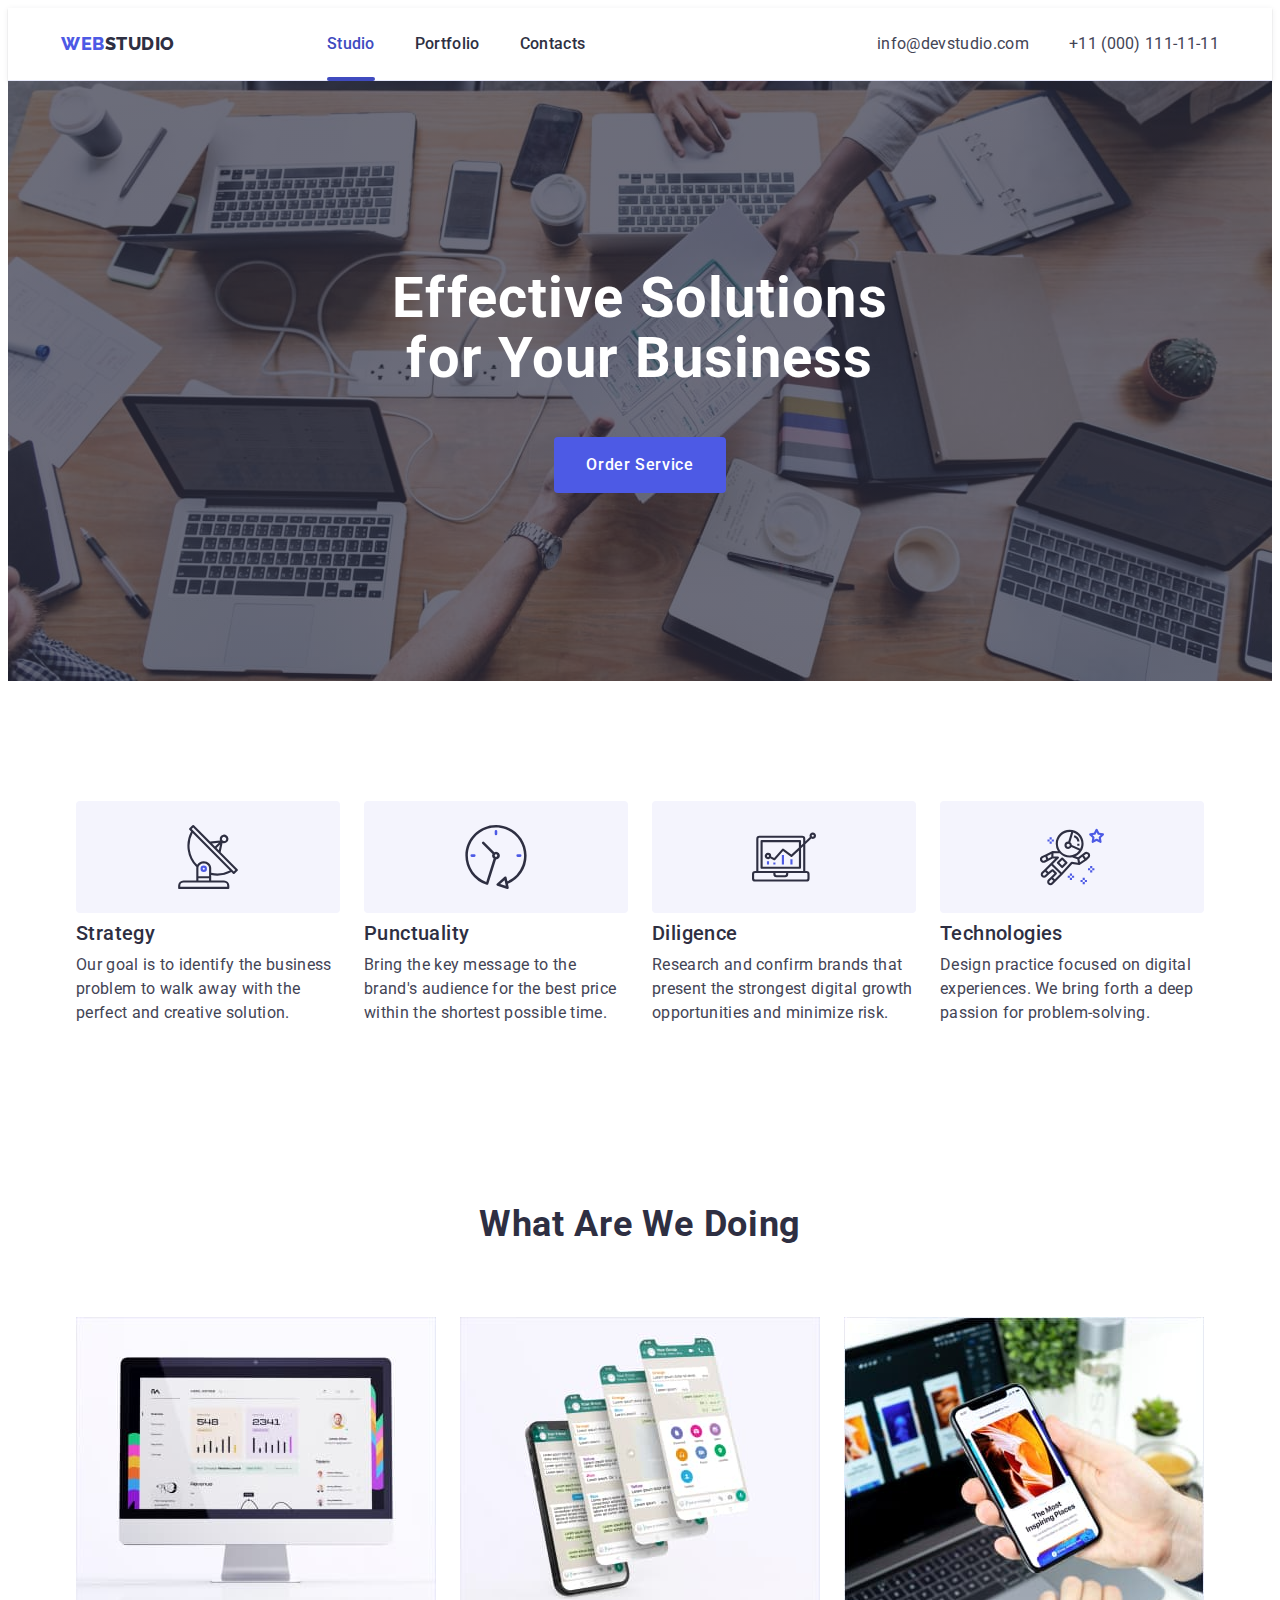
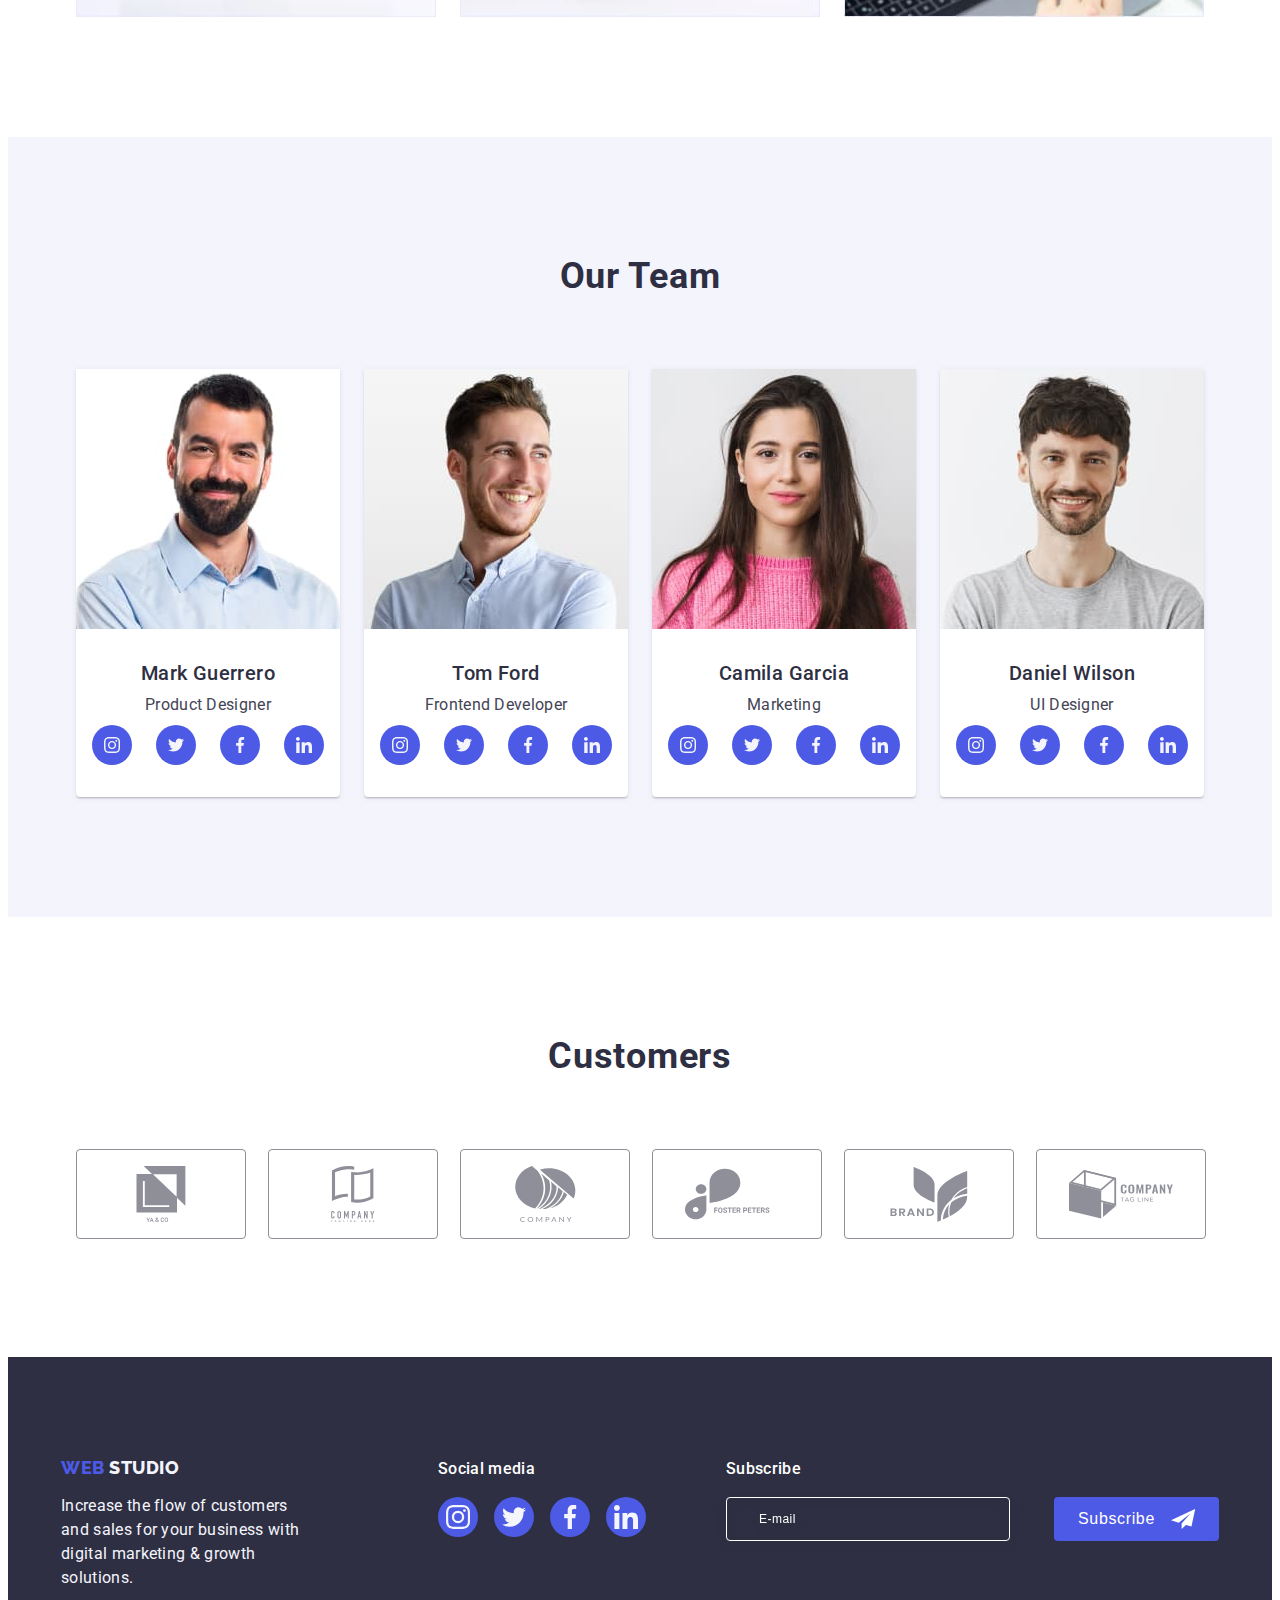
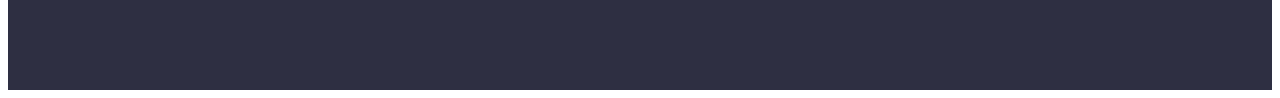
==== index.html @ dbc4062a "vers. start" ====
<!DOCTYPE html>
<html lang="en">
  <head>
    <meta charset="UTF-8" />
    <meta http-equiv="X-UA-Compatible" content="IE=edge" />
    <meta name="viewport" content="width=device-width, initial-scale=1.0" />
    <title>Web Studio</title>
    <link
      rel="stylesheet"
      href="https://cdnjs.cloudflare.com/ajax/libs/modern-normalize/2.0.0/modern-normalize.min.css"
      integrity="sha512-4xo8blKMVCiXpTaLzQSLSw3KFOVPWhm/TRtuPVc4WG6kUgjH6J03IBuG7JZPkcWMxJ5huwaBpOpnwYElP/m6wg=="
      crossorigin="anonymous"
      referrerpolicy="no-referrer"
    />
    <link rel="stylesheet" href="./css/styles.css" />
    <link rel="preconnect" href="https://fonts.googleapis.com" />
    <link rel="preconnect" href="https://fonts.gstatic.com" crossorigin />
    <link
      href="https://fonts.googleapis.com/css2?family=Raleway:wght@800&family=Roboto:wght@400;500;700;900&display=swap"
      rel="stylesheet"
    />
  </head>
  <body>
    <header class="header">
      <div class="container header-container">
        <!-- Logo -->
        <nav class="navigation">
            
          <a href="./index.html" class="logo-header link"
            >Web
            <span class="logo-header-studio">Studio</span>
          </a>
          <ul class="list menu-nav">
            <li><a href="./index.html" class="header-link link underline-studio header-link-studio">Studio</a></li>
            <li>
              <a href="./portfolio.html" class="header-link link">Portfolio</a>
            </li>
            <li><a href="" class="header-link link">Contacts</a></li>
          </ul>
        </nav>
        <address class="header-address">
          <ul class="list contacts-header">
            <li>
              <a href="mailto:info@devstudio.com" class="header-address-link link"
                >info@devstudio.com</a>
            </li>
            <li>
              <a href="tel:+110001111111" class="header-address-link link">+11 (000) 111-11-11</a>
            </li>
          </ul>
        </address>
      </div>
    </header>
    <main>

      <!------------------------------------------------ Section 1 ------------------------------------------------>
      <section class="hero">
        <div class="container hero-container">
          <h1 class="title-hero">Effective Solutions for Your Business</h1>
          <!-- Button -->
          <button type="button" class="hero-button" data-modal-open>Order Service</button>
        </div>
      </section>

      <!------------------------------------------------ Section 2 ------------------------------------------------>
      <section class="about">
        <div class="container">
          <h2 class="about-title visually-hidden" >Section 2</h2>
          <ul class="list about-list">
            <li class="about-item">
              <div class="icon-main-about">
                
                  <svg class="icon-about" width="64" height="64">
                    <use href="./images/icons.svg#icon-antenna"></use>
                  </svg>
                
              </div>
              <h3 class="about-top-text">Strategy</h3>
              <p class="about-text">
                Our goal is to identify the business problem to walk away with
                the perfect and creative solution.
              </p>
            </li>
            <li class="about-item">
              <div class="icon-main-about">
                
                  <svg class="icon-about" width="64" height="64">
                    <use href="./images/icons.svg#icon-clock"></use>
                  </svg>
                
              </div>
              <h3 class="about-top-text">Punctuality</h3>
              <p class="about-text">
                Bring the key message to the brand's audience for the best price
                within the shortest possible time.
              </p>
            </li>
            <li class="about-item">
              <div class="icon-main-about">
                
                  <svg class="icon-about" width="64" height="64">
                    <use href="./images/icons.svg#icon-diagram"></use>
                  </svg>
                
              </div><h3 class="about-top-text">Diligence</h3>
              <p class="about-text">
                Research and confirm brands that present the strongest digital
                growth opportunities and minimize risk.
              </p>
            </li>
            <li class="about-item">
              <div class="icon-main-about">
                
                  <svg class="icon-about" width="64" height="64">
                    <use href="./images/icons.svg#icon-astronaut"></use>
                  </svg>
                
              </div>
              <h3 class="about-top-text">Technologies</h3>
              <p class="about-text">
                Design practice focused on digital experiences. We bring forth a
                deep passion for problem-solving.
              </p>
            </li>
          </ul>
        </div>
      </section>

      <!------------------------------------------------ Section 3 ------------------------------------------------>
      <section class="what-we-do">
        <div class="container">
          <h2 class="what-title">What are we doing</h2>
          <ul class="list what-list">
            <li class="item-what">
              <img
                src="./images/img1.jpg"
                alt="Computer"
                width="360"
                height="300"
              />
            </li>
            <li class="item-what">
              <img
                src="./images/img2.jpg"
                alt="Social network"
                width="360"
                height="300"
              />
            </li>
            <li class="item-what">
              <img
                src="./images/img3.jpg"
                alt="Mobile phone"
                width="360"
                height="300"
              />
            </li>
          </ul>
        </div>
      </section>

      <!------------------------------------------------ Section 4 ------------------------------------------------>
      <section class="our-team">
        <div class="container our-team-container">
          <h2 class="title-our-team">Our Team</h2>
          <ul class="list list-our-team">
            <li class="card-our-team">
              <img
                src="./images/img-mark.jpg"
                alt="Mark Guerrero"
                width="264"
                height="260"
                class="img-our-team"/>
            <div class="name-prof"><h3 class="item-name">Mark Guerrero</h3>
              <p class="item-profession">Product Designer</p>
              <ul class="soc-list list">
                <li class="soc-item">
                  <a href="" target="_blank" rel="no-referrer noopener" class="soc-item-link link">
                  <svg class="icon-social" width="16" height="16"><use href="./images/icons.svg#icon-instagram"></use></svg>
                </a>
              </li>
                <li class="soc-item">
                  <a href="" target="_blank" rel="no-referrer noopener" class="soc-item-link link">
                  <svg class="icon-social" width="16" height="16"><use href="./images/icons.svg#icon-twitter"></use></svg>
                </a>
              </li>
                <li class="soc-item">
                  <a href="" target="_blank" rel="no-referrer noopener" class="soc-item-link link">
                  <svg class="icon-social" width="16" height="16"><use href="./images/icons.svg#icon-facebook"></use></svg>
                </a>
              </li>
                <li class="soc-item">
                  <a href="" target="_blank" rel="no-referrer noopener" class="soc-item-link link">
                    <svg class="icon-social" width="16" height="16"><use href="./images/icons.svg#icon-linkedin"></use></svg>
                </a>
              </li>
              </ul>
            </div>
            </li>
            <li class="card-our-team">
              <img
                src="./images/img-tom.jpg"
                alt="Tom Ford"
                width="264"
                height="260"
                class="img-our-team"/>
                <div class="name-prof">
              <h3 class="item-name">Tom Ford</h3>
              <p class="item-profession">Frontend Developer</p>
              <ul class="soc-list list">
                <li class="soc-item">
                  <a href="" target="_blank" rel="no-referrer noopener" class="soc-item-link link">
                  <svg class="icon-social" width="16" height="16"><use href="./images/icons.svg#icon-instagram"></use></svg>
                </a>
              </li>
                <li class="soc-item">
                  <a href="" target="_blank" rel="no-referrer noopener" class="soc-item-link link">
                  <svg class="icon-social" width="16" height="16"><use href="./images/icons.svg#icon-twitter"></use></svg>
                </a>
              </li>
                <li class="soc-item">
                  <a href="" target="_blank" rel="no-referrer noopener" class="soc-item-link link">
                  <svg class="icon-social" width="16" height="16"><use href="./images/icons.svg#icon-facebook"></use></svg>
                </a>
              </li>
                <li class="soc-item">
                  <a href="" target="_blank" rel="no-referrer noopener" class="soc-item-link link">
                    <svg class="icon-social" width="16" height="16"><use href="./images/icons.svg#icon-linkedin"></use></svg>
                </a>
              </li>
              </ul>
              </div>
            </li>
            <li class="card-our-team">
              <img
                src="./images/img-camila.jpg"
                alt="Camila Garcia"
                width="264"
                height="260"
                class="img-our-team"/>
                <div class="name-prof">
              <h3 class="item-name">Camila Garcia</h3>
              <p class="item-profession">Marketing</p>
              <ul class="soc-list list">
                <li class="soc-item">
                  <a href="" target="_blank" rel="no-referrer noopener" class="soc-item-link link">
                  <svg class="icon-social" width="16" height="16"><use href="./images/icons.svg#icon-instagram"></use></svg>
                </a>
              </li>
                <li class="soc-item">
                  <a href="" target="_blank" rel="no-referrer noopener" class="soc-item-link link">
                  <svg class="icon-social" width="16" height="16"><use href="./images/icons.svg#icon-twitter"></use></svg>
                </a>
              </li>
                <li class="soc-item">
                  <a href="" target="_blank" rel="no-referrer noopener" class="soc-item-link link">
                  <svg class="icon-social" width="16" height="16"><use href="./images/icons.svg#icon-facebook"></use></svg>
                </a>
              </li>
                <li class="soc-item">
                  <a href="" target="_blank" rel="no-referrer noopener" class="soc-item-link link">
                    <svg class="icon-social" width="16" height="16"><use href="./images/icons.svg#icon-linkedin"></use></svg>
                </a>
              </li>
              </ul>
              </div>
          
            </li>
            <li class="card-our-team">
              <img
                src="./images/img-daniel.jpg"
                alt="Daniel Wilson"
                width="264"
                height="260"
                class="img-our-team"/>
                <div class="name-prof">
              <h3 class="item-name">Daniel Wilson</h3>
              <p class="item-profession">UI Designer</p>
              <ul class="soc-list list">
                <li class="soc-item">
                  <a href="" target="_blank" rel="no-referrer noopener" class="soc-item-link link">
                  <svg class="icon-social" width="16" height="16"><use href="./images/icons.svg#icon-instagram"></use></svg>
                </a>
              </li>
                <li class="soc-item">
                  <a href="" target="_blank" rel="no-referrer noopener" class="soc-item-link link">
                  <svg class="icon-social" width="16" height="16"><use href="./images/icons.svg#icon-twitter"></use></svg>
                </a>
              </li>
                <li class="soc-item">
                  <a href="" target="_blank" rel="no-referrer noopener" class="soc-item-link link">
                  <svg class="icon-social" width="16" height="16"><use href="./images/icons.svg#icon-facebook"></use></svg>
                </a>
              </li>
                <li class="soc-item">
                  <a href="" target="_blank" rel="no-referrer noopener" class="soc-item-link link">
                    <svg class="icon-social" width="16" height="16"><use href="./images/icons.svg#icon-linkedin"></use></svg>
                </a>
              </li>
              </ul>
              </div>
              
            </li>
          </ul>
        </div>
      </section>

<!----------------------------------------- Section 5 ---------------------------------------->

<section class="customers">
<div class="container">
<h2 class="customers-title">Customers</h2>
<ul class="customers-list list">
  <li class="customers-item">
    <a href="" target="_blank" rel="no-referrer noopener" class="customers-link link">
      <svg class="icon-customers" width="104" height="56">
        <use href="./images/icons.svg#icon-cust-logo-1"></use>
      </svg>
    </a>
  </li>
  <li class="customers-item">
    <a href="" target="_blank" rel="no-referrer noopener" class="customers-link link">
      <svg class="icon-customers" width="104" height="56">
        <use href="./images/icons.svg#icon-cust-logo-2"></use>
      </svg>
    </a>
  </li>
  <li class="customers-item">
    <a href="" target="_blank" rel="no-referrer noopener" class="customers-link link">
      <svg class="icon-customers" width="104" height="56">
        <use href="./images/icons.svg#icon-cust-logo-3"></use>
      </svg>
    </a>
  </li>
  <li class="customers-item">
    <a href="" target="_blank" rel="no-referrer noopener" class="customers-link link">
      <svg class="icon-customers" width="104" height="56">
        <use href="./images/icons.svg#icon-cust-logo-4"></use>
      </svg>
    </a>
  </li>
  <li class="customers-item">
    <a href="" target="_blank" rel="no-referrer noopener" class="customers-link link">
      <svg class="icon-customers" width="104" height="56">
        <use href="./images/icons.svg#icon-cust-logo-5"></use>
      </svg>
    </a>
  </li>
  <li class="customers-item">
    <a href="" target="_blank" rel="no-referrer noopener" class="customers-link link">
      <svg class="icon-customers" width="104" height="56">
        <use href="./images/icons.svg#icon-cust-logo-6"></use>
      </svg>
    </a>
  </li>
</ul>
</div>
</section>



    </main>
    <footer class="footer">
      <!-- ------------------------------------ FLEX ----------------------------------------- -->
      
    <div class="container footer-container">
        
      <!-- <div class="footer-container"> -->
        <div class="logo-text-footer">

      <!---- Logo ----->

      <a href="./index.html" class="logo-footer link">
        Web <span class="logo-footer-studio">Studio</span>
      </a>

      <p class="text-footer">
        Increase the flow of customers and sales for your business with
        digital marketing & growth solutions.
      </p>
    </div>
    <div class="social-container-footer">
      <p class="soc-footer-title">Social media</p>
      <ul class="soc-list-footer list">
        <li class="soc-item-footer">
          <a href="" target="_blank" rel="no-referrer noopener" class="soc-link-footer link">
            <svg class="icon-footer" width="24" height="24">
              <use href="./images/icons.svg#icon-instagram"></use>
            </svg>
          </a>
        </li>
        <li class="soc-item-footer">
          <a href="" target="_blank" rel="no-referrer noopener" class="soc-link-footer link">
            <svg class="icon-footer" width="24" height="24">
              <use href="./images/icons.svg#icon-twitter"></use>
            </svg>
          </a>
        </li>
        <li class="soc-item-footer">
          <a href="" target="_blank" rel="no-referrer noopener" class="soc-link-footer link">
            <svg class="icon-footer" width="24" height="24">
              <use href="./images/icons.svg#icon-facebook"></use>
            </svg>
          </a>
        </li>
        <li class="soc-item-footer">
          <a href="" target="_blank" rel="no-referrer noopener" class="soc-link-footer link">
            <svg class="icon-footer" width="24" height="24">
              <use href="./images/icons.svg#icon-linkedin"></use>
            </svg>
          </a>
        </li>
      </ul>
    </div>
    <div class="container-subcribe"><p class="footer-subscribe-text" >Subscribe</p>
      <form class="form-sub-footer">
        <label for="footer-input" class="footer-label">
        <input type="email" id="footer-input" name="footer-input" class="footer-input" placeholder="E-mail">
      
      </label>

      <button type="submit" class="btn-sub-footer">
        
          Subscribe
        <svg class="icon-sub-footer" width="24" height="24">
          <use href="./images/icons.svg#icon-send"></use>
        </svg>
        
      </button>
    </form>
    </div>
    <!-- ------------------------------- FLEX END  ------------------------------------- -->
  </div>
    </footer>
    <div class="backdrop is-hidden" data-modal>
      <div class="modal">
        <button type="button" class="modal-close" data-modal-close>
          <svg class="modal-close-icon" width="8" height="8">
            <use href="./images/icons.svg#icon-close-black"></use>
          </svg>
        </button>
        <p class="modal-title">Leave your contacts and we will call you back</p>
        <form class="modal-form">
          <div class="label-field">
            <label class="input-label" for="user-name"><span>Name</span></label>
            <div class="input-wrap">
              <input type="text"
              id="user-name"
            name="user-name"
            class="modal-input">
            <svg class="modal-icon" width="18" height="24">
              <use href="./images/icons.svg#icon-person"></use>
            </svg>
          </div>
        </div>

        <div class="label-field">
          <label class="input-label" for="user-tel">
          <span>Phone</span></label>
          <div class="input-wrap">
            <input type="tel"
            id="user-tel"
          name="user-tel"
          class="modal-input">
            <svg class="modal-icon" width="18" height="24">
              <use href="./images/icons.svg#icon-phone"></use>
            </svg></div>
        </div>

        <div class="label-field">
          <label class="input-label" for="user-email">
          <span>Email</span></label>
          <div class="input-wrap">
            <input type="email"
            id="user-email"
          name="user-email"
          class="modal-input">
            <svg class="modal-icon" width="18" height="24">
              <use href="./images/icons.svg#icon-mail"></use>
            </svg></div>
          
        </div>
        <div class="label-field-area">
          <label class="input-label" for="user-comment"><span>Comment</span></label>
            
          <textarea name="user-comment" 
          id="user-comment" 
           
          class="modal-textarea"
          placeholder="Text input"></textarea>
            
        </div>
        <div class="checkbox-margin">
          
            <input type="checkbox" 
            name="user-privacy"
            class="modal-policy visually-hidden"
            id="user-privacy"
            value="true">
            <label class="check-policy" for="user-privacy">
          <span class="check-border">
            <svg class="icon-check" width="10" height="8">
              <use href="./images/icons.svg#icon-check"></use>
            </svg>
          </span>I accept the terms and conditions of the  <a href="" class="link-privacy"> Privacy Policy</a>
        </label>
        </div>
  <!-- <div class="btn-modal"> -->
        <button type="submit" class="submit-modal-btn">Send 
          </button>
      <!-- </div>       -->



        </form>
      </div>
    </div>
    <script src="./js/modal.js"></script>
  </body>
</html>
---- css/styles.css ----
body {
    font-family: "Roboto", sans-serif;
    color: var(--slate-color);
    background-color: var(--white-color);
}

.link {text-decoration: none;}

.list {list-style: none;}

:root {
    --white-color: #FFFFFF;;
    --slate-color: #434455;
    --lite-slate: #8E8F99;
    --cloud-color: #F4F4FD;
    --iris-color: #4D5AE5; 
    --navy-blue-color: #2E2F42; 
    --back-color-main: #E5E5E5; 
    --ocean-color: #404BBF; 
    --green-color: #31D0AA;
}

.visually-hidden {
    position: absolute;
    width: 1px;
    height: 1px;
    margin: -1px;
    border: 0;
    padding: 0;
    white-space: nowrap;
    clip-path: inset(100%);
    clip: rect(0 0 0 0);
    overflow: hidden;
  }

  p,
  h1,
  h2,
  h3,
  h4,
  h5,
  h6  {
    margin: 0;
  }

  ul,
  ol {
    margin: 0;
    padding: 0;
  }

  img {display: block;

  }

  .container {
            width: 1158px;
            padding: 0 15px;
            margin: 0 auto;
  }


/* --------------------------- HEADER --------------------------- */

.header {
background-color: var(--white-color);
border-bottom: 1px solid #e7e9fc;
box-shadow: 0px 2px 1px rgba(46, 47, 66, 0.08), 0px 1px 1px rgba(46, 47, 66, 0.16), 0px 1px 6px rgba(46, 47, 66, 0.08);

}

.header-container {
                display: flex;
                align-items: center;
                /* border-bottom: 1px solid #E7E9FC; */
                /* padding-bottom: 25.5px; */
                padding: 0 15px 0 15px
}

.menu-nav {
    display: flex;
    align-items: center;
    gap: 40px;
    /* padding: 24px 0; */
}

.header-link {
    color: var(--navy-blue-color);

}

.underline-studio {
    position: relative;
    color: #404bbf; 
}

.underline-studio::after {
    position: absolute;
    left: 0;
    bottom: -1px;
    content: '';
    width: 100%;
    height: 4px;
    background-color: #404bbf;
    display: block;
    /* margin-top: 20px; */
    border-radius: 2px;

}

.underline-portfolio {
    position: relative;
    color: #404bbf; 
}

.underline-portfolio::after {
    position: absolute;
    left: 0;
    bottom: -1px;
    content: '';
    width: 100%;
    height: 4px;
    background-color: #404bbf;
    display: block;
    /* margin-top: 20px; */
    border-radius: 2px;
}

.navigation {
    display: flex;
    align-items: center;
}

/* .logo-padding {
    padding-left: 156px;
} */

.logo-header { font-family: "Raleway", sans-serif;
    font-weight: 800;
    font-size: 18px;
    line-height: 1.17;
    display: flex;
    margin-right: 76px ;
    align-items: center;
    letter-spacing: 0.03em;
    text-transform: uppercase;
    color: var(--iris-color)
    
}


.logo-header-web:active {text-decoration: underline;

}

.logo-header-studio {color: var(--navy-blue-color);
                margin-right: 76px;
}


.logo-header:active {text-decoration: underline;}

.header-link {
    display: block;
    font-weight: 500;
    font-size: 16px;
    line-height: 1.5;
    letter-spacing: 0.02em;
    color:  var(--navy-blue-color);
    padding: 24px 0;
    transition-property: color;
    transition-duration: 250ms;
    transition-timing-function: cubic-bezier(0.4, 0, 0.2, 1);
}

.header-link-studio {
    color: var(--ocean-color);

}

.header-link-portfolio {
    color: var(--ocean-color);
}



.header-link:focus { color: var(--ocean-color);

   
}

.header-link:hover {color: var(--ocean-color);
    
}

.header-address {
    font-style: normal;
    margin-left: auto;
}

.header-address-link {
    font-weight: 400;
    font-size: 16px;
    line-height: 1.5;
    letter-spacing: 0.02em;
    color: var(--slate-color);
    transition-property: color;
    transition-duration: 250ms;
    transition-timing-function: cubic-bezier(0.4, 0, 0.2, 1);
}   

.contacts-header {
         display: flex;
        align-items: center;
        gap: 40px;
}

.header-address-link:focus {color: var(--ocean-color);

}

.header-address-link:hover {color: var(--ocean-color);    
}



/* --------------------------- HERO --------------------------- */

.hero {
    /* background-color: var(--navy-blue-color); */
    padding-top: 188px;
    padding-bottom: 188px;
    background-image: linear-gradient(rgba(46, 47, 66, 0.7), rgba(46, 47, 66, 0.7)), url(../images/hero-bg.jpg);
    background-repeat: no-repeat;
    background-position: center;
    background-size: cover;
    /* max-width: 1158px;  */
    margin: 0 auto;
    max-width: 1440px;
}

.hero-container {
    /* padding-top: 188px;
    padding-bottom: 188px;
    background-image: linear-gradient(rgba(46, 47, 66, 0.7), rgba(46, 47, 66, 0.7)), url(../images/hero-bg.jpg);
    background-repeat: no-repeat;
    background-position: center;
    background-size: cover; */
    
}

.title-hero {
    font-weight: 700;
    font-size: 56px;
    line-height: 1.07;
    text-align: center;
    letter-spacing: 0.02em;
    color: var(--white-color);
    /* margin-bottom: 48px; */
    max-width: 496px;
    min-height: 120px;
    /* margin-left: 472px; */
    margin: 0 auto;
}

.hero-button {
    font-family: "Roboto", sans-serif;
    font-style: normal;
    font-weight: 500;
    font-size: 16px;
    line-height: 1.5;
    display: flex;
    align-items: center;
    letter-spacing: 0.04em;
    color: var(--white-color);
    background-color: var(--iris-color);
    cursor: pointer;
    padding: 16px 32px;
    margin: auto;
    gap: 10px;
    border-radius: 4px;
    margin-top: 48px;
    display: block;
    min-width: 169px;
    height: 56px;
    border: none;
    transition-property: background-color;
    transition-duration: 250ms;
    transition-timing-function: cubic-bezier(0.4, 0, 0.2, 1);
}

.hero-button:hover {background-color: var(--ocean-color);

}

.hero-button:focus {background-color: var(--ocean-color);

}

/* --------------------------- ABOUT --------------------------- */

.about { padding-top: 120px;
        padding-bottom: 120px;
}


.about-title {
    
}

.about-list {
    display: flex;
    /* align-items: center; */
    gap: 24px;
    justify-content: center;
    /* padding-left: 156px;
    padding-right: 156px; */
}

.about-item {
            /* border: 1px solid black; */
            display: flex;
            flex-direction: column;
            width: 264px;
            min-height: 72px;

}

.icon-main-about {
    display: flex;
    align-items: center;
    justify-content: center;
    width: 264px;
    height: 112px;
    margin-bottom: 8px;
    border-radius: 4px;
    background-color: #F4F4FD;
}

/* .link-about-icon {
    width: 100%;
    height: 100%;
    background-color: #F4F4FD;;
    border-radius: 4px;
    display: flex;
    align-items: center;
    justify-content: center; */
/* } */

.icon-about {

}

.about-top-text {
    font-weight: 500;
    font-size: 20px;
    line-height: 1.2;
    letter-spacing: 0.02em;
    color: var(--navy-blue-color);
    margin-bottom: 8px;
}

.about-text {
    font-weight: 400;
    font-size: 16px;
    line-height: 1.5;
    letter-spacing: 0.02em;
   }

/* --------------------------- What are we doing --------------------------- */

.what-we-do {padding-bottom: 120px;
            padding-top: 60px;
}

.what-title {
    font-weight: 700;
    font-size: 36px;
    line-height: 1.11;
    text-align: center;
    letter-spacing: 0.02em;
    text-transform: capitalize;
    color: var(--navy-blue-color);
    margin-bottom: 72px;
}

.what-list {
    display: flex;
    gap: 24px;
    justify-content: center;
}

.item-what {
    width: calc((100%-48px)/3);
}


/* --------------------------- OUR TEAM --------------------------- */

.our-team {
    background-color: var(--cloud-color); 
    padding-top: 120px;
    padding-bottom: 120px;
}

.our-team-container {
    /* background-color: var(--cloud-color);
    padding-top: 120px;
    padding-bottom: 120px; */
}

.card-our-team {
    background-color: var(--white-color);
    /* width: calc((100%-72px)/4); */
    border-radius: 0 0 4px 4px;
    /* border: 1px solid black; */
    box-shadow: 0px 1px 6px rgba(46, 47, 66, 0.08), 0px 1px 1px rgba(46, 47, 66, 0.16), 0px 2px 1px rgba(46, 47, 66, 0.08);
}

.name-prof {
    padding: 32px 16px;
    /* margin-bottom: 8px; */
}

.title-our-team {font-weight: 700;
    font-size: 36px;
    line-height: 1.11;
    text-align: center;
    letter-spacing: 0.02em;
    text-transform: capitalize;
    color: var(--navy-blue-color);
    margin-bottom: 72px;
}

.list-our-team {
    display: flex;
    gap: 24px;
    justify-content: center;
    /* width: calc((100%-72px)/4); */
}

.img-our-team {
    /* margin-bottom: 32px; */
    
}

.item-name {font-weight: 500;
    font-size: 20px;
    line-height: 1.2;
    text-align: center;
    letter-spacing: 0.02em;
    color: var(--navy-blue-color);
    margin-bottom: 8px;
}

.item-profession {
    font-size: 16px;
    line-height: 1.5;
    text-align: center;
    letter-spacing: 0.02em;
    /* padding-bottom: 32px; */
    margin-bottom: 8px;
}

.soc-list {
    display: flex;
    justify-content: center;
    gap: 24px;
}

.soc-item {
    width: 40px;
    height: 40px;

}

.soc-item-link {
    width: 100%;
    height: 100%;
    background-color: var(--iris-color);
    border-radius: 50%;
    display: flex;
    align-items: center;
    justify-content: center;
    transition-property: background-color;
    transition-duration: 250ms;
    transition-timing-function: cubic-bezier(0.4, 0, 0.2, 1);
}

.icon-social {
    /* background-color: var(--iris-color); */
    fill: var(--cloud-color);
}


.soc-item-link:hover {
    background-color: var(--ocean-color);
    
}

.soc-item-link:focus {
    background-color: var(--ocean-color);
    
}

/* --------------------------- CUSTOMERS --------------------------- */


.customers {
    padding-top: 120px;
    padding-bottom: 120px;
}

.customers-title {
font-weight: 700;
font-size: 36px;
line-height: 1.11;
text-align: center;
letter-spacing: 0.02em;
/* text-transform: capitalize; */
color: var(--navy-blue-color);
margin-bottom: 72px;
}

.customers-list {
    display: flex;
    justify-content: center;
    gap: 24px;
}

.customers-item {
    width: 168px;
    height: 88px;
   width: calc((100%-120px)/6);
   transition-property: color, border-color, fill;
    transition-duration: 250ms;
    transition-timing-function: cubic-bezier(0.4, 0, 0.2, 1);
}

.customers-link {
    width: 100%;
    height: 100%;
    border: 1px solid var(--lite-slate);
    border-radius: 4px;
    display: flex;
    align-items: center;
    justify-content: center;
    color: var(--lite-slate);
    transition-property: color, border-color, fill;
    transition-duration: 250ms;
    transition-timing-function: cubic-bezier(0.4, 0, 0.2, 1);
    transition: border-color 250ms cubic-bezier(0.4, 0, 0.2, 1), 
    color 250ms cubic-bezier(0.4, 0, 0.2, 1);
    
    
}

.icon-customers {
    fill: currentColor;
}

.customers-link:hover {
        border-color: var(--ocean-color);
        color: #404bbf;
        border-color: #404bbf;
}


.customers-link:focus {
    border-color: var(--ocean-color);
    color: #404bbf;
    border-color: #404bbf;
    
}

.customers-link:hover .icon-customers {
    fill: var(--ocean-color);
}
       




/* --------------------------- PORTFOLIO --------------------------- */

.portfolio {
  padding: 96px 0 120px 0;
} 

.portfolio-btn {
    font-family: "Roboto", sans-serif;
    cursor: pointer;
    font-weight: 500;
    font-size: 16px;
    line-height: 1.5;
    display: flex;
    align-items: center;
    text-align: center;
    letter-spacing: 0.04em;
    color: var(--iris-color);
    background-color: var(--cloud-color);
    padding: 12px 24px;
    border-radius: 4px;
    border: 1px solid #E7E9FC;
    transition:  color 250ms cubic-bezier(0.4, 0, 0.2, 1), 
    background-color 250ms cubic-bezier(0.4, 0, 0.2, 1), 
    border-color 250ms cubic-bezier(0.4, 0, 0.2, 1), 
    box-shadow 250ms cubic-bezier(0.4, 0, 0.2, 1);
    
}

.portfolio-btn:hover {color: var(--white-color);
     background-color: var(--ocean-color);
     box-shadow: 0px 3px 1px rgba(0, 0, 0, 0.1), 0px 2px 1px rgba(0, 0, 0, 0.08), 0px 2px 2px rgba(0, 0, 0, 0.12);

}

.portfolio-btn:focus {color: var(--white-color);
    background-color: var(--ocean-color);
    box-shadow: 0px 3px 1px rgba(0, 0, 0, 0.1), 0px 2px 1px rgba(0, 0, 0, 0.08), 0px 2px 2px rgba(0, 0, 0, 0.12);
}

.buttons-list {
                display: flex;
                gap: 24px;
                justify-content: center;
                margin-bottom: 72px
}

.portfolio-btn:hover {
    border: 1px solid transparent;
}

.portfolio-btn:focus {
    border: 1px solid transparent;
}

.portfolio-list {
    padding-bottom: 120px;
    display: flex;
    flex-wrap: wrap; 
    gap: 48px 24px;
    justify-content: center;
    }

.card-portfolio-list {
    width: calc((100% - 48px) / 3);
}

/* .card-portfolio-list:hover .portfolio-cover-text {
    transform: translateY(0%);

}

.card-portfolio-list:focus .portfolio-cover-text {
    transform: translateY(0%);

} */

.portfolio-link {
display: block;
transition-property: box-shadow;
    transition-duration: 250ms;
    transition-timing-function: cubic-bezier(0.4, 0, 0.2, 1);
    transform: translateY(0%);
}

.portfolio-cover-wrap {
    position: relative;
    overflow: hidden;
}

.portfolio-cover-text{
position: absolute;
top: 0;
background-color: var(--iris-color);
height: 100%;
transform: translateY(100%);
transition: transform 250ms cubic-bezier(0.4, 0, 0.2, 1); 
font-weight: 400;
font-size: 16px;
line-height: 24px;
letter-spacing: 0.02em;
color: var(--cloud-color);
padding: 40px 32px;

}

.card-portfolio-list:focus .portfolio-cover-text {
    transform: translateY(0%);
}


.card-portfolio-list:hover .portfolio-cover-text {
    transform: translateY(0%);
}

.portfolio-link:focus .portfolio-cover-text {
    transform: translateY(0%);
}

.portfolio-link:hover {
    box-shadow:0px 1px 6px rgba(46, 47, 66, 0.08), 0px 1px 1px rgba(46, 47, 66, 0.16), 0px 2px 1px rgba(46, 47, 66, 0.08);
    /* transform: translateY(0%); */
}

.portfolio-link:focus {
    box-shadow:0px 1px 6px rgba(46, 47, 66, 0.08), 0px 1px 1px rgba(46, 47, 66, 0.16), 0px 2px 1px rgba(46, 47, 66, 0.08);
    /* transform: translateY(0%); */
}

/* .portfolio-cover-wrap {
    position: relative;
    overflow: hidden;
}

.portfolio-cover-text{
position: absolute;
top: 0;
background-color: var(--iris-color);
height: 100%;
transform: translateY(100%);
transition: transform 250ms cubic-bezier(0.4, 0, 0.2, 1); 
font-weight: 400;
font-size: 16px;
line-height: 24px;
letter-spacing: 0.02em;
color: var(--cloud-color);
padding: 40px 32px;

} */


.name-filter {
    padding: 32px 16px;
    border: 1px solid #e7e9fc;
    border-top: none; 
}


.portfolio-name {
    font-weight: 500;
    font-size: 20px;
    line-height: 1.2;
    letter-spacing: 0.02em;
    color: var(--navy-blue-color);
    margin-bottom: 8px;
    
}

.portfolio-filter {
    font-size: 16px;
    line-height: 1.5;
    letter-spacing: 0.02em;
    color: var(--slate-color);
    }

/* --------------------------- FOOTER --------------------------- */
.footer {
    background-color: var(--navy-blue-color);
    padding-top: 100px;
    padding-bottom: 100px;
    }

    .footer-container {
        display: flex;
        align-items: baseline;

    }

.fotter-padding-zone {padding-left: 156px;

}

.logo-footer {
    font-family: "Raleway", sans-serif;
    /* font-style: normal; */
    font-weight: 800;
    font-size: 18px;
    line-height: 1.17;
    /* display: flex; */
    align-items: center;
    letter-spacing: 0.03em;
    text-transform: uppercase;
    color: var(--iris-color);
    margin-bottom: 16px;
    display: inline-block;
}


.logo-footer-studio {
    color: var(--cloud-color);
    /* margin-bottom: 17.5px; */
}

.text-footer {
    font-size: 16px;
    line-height: 1.5;
    letter-spacing: 0.02em;
    color: var(--cloud-color);
    /* padding-left: 156px; */
    max-width: 264px;
}

.footer-container {
    display: flex;
}

.logo-text-footer {
    margin-right: 120px;
}

.soc-footer-title {
    font-weight: 500;
    font-size: 16px;
    line-height: 1.5;
    letter-spacing: 0.02em;
    color: var(--white-color);
    margin-bottom: 16px;
        
}

.soc-list-footer {
    display: flex;
    justify-content: center;
    gap: 16px;
}

.soc-item-footer {
    width: 40px;
    height: 40px;
}

.soc-link-footer {
    width: 100%;
    height: 100%;
    background-color: var(--iris-color);
    display: flex;
    justify-content: center;
    align-items: center;
    border-radius: 50%;
    transition-property: background-color;
    transition-duration: 250ms;
    transition-timing-function: cubic-bezier(0.4, 0, 0.2, 1);
}

.soc-link-footer:hover  {
    background-color: var(--green-color);
}

.soc-link-footer:focus  {
    background-color: var(--green-color);
}

.icon-footer {
    fill: var(--cloud-color);
}


.backdrop {
    position: fixed;
    width: 100%;
    height: 100%;
    background-color: rgba(46, 47, 66, 0.4);
    top: 0;
    transition: opacity 250ms cubic-bezier(0.4, 0, 0.2, 1), visibility 250ms cubic-bezier(0.4, 0, 0.2, 1);
}

.modal {
    position: absolute;
    top: 50%;
    left: 50%;
    transform: translate(-50%, -50%) scale(1);
    transition: transform 300ms linear;
    width: 408px;
    min-height: 584px;
    background-color: #FCFCFC;
    padding: 32px;
    box-shadow: 0px 1px 1px rgba(0, 0, 0, 0.14), 0px 1px 3px rgba(0, 0, 0, 0.12), 0px 2px 1px rgba(0, 0, 0, 0.2); 
    border-radius: 4px;
    transition: transform 250ms cubic-bezier(0.4, 0, 0.2, 1);
}

.backdrop.is-hidden .modal {
    transform: translate(-50%, -50%) scale(0);
}


.modal-close {
    position: absolute;
    width: 24px;
    height: 24px;
    border: 1px solid rgba(0, 0, 0, 0.1);
    border-radius: 50%;
    display: flex;
    margin-left: auto;
    justify-content: center;
    align-items: center;
    cursor: pointer;
    background-color: #E7E9FC;
    top: 24px;
    right: 24px;
    padding: 0;
    transition: background-color 250ms cubic-bezier(0.4, 0, 0.2, 1), border 250ms cubic-bezier(0.4, 0, 0.2, 1); 
}

.modal-close:hover {
background-color: var(--ocean-color);
fill: var(--white-color);
border: none;
}

.modal-close:focus {
    background-color: var(--ocean-color);
    fill: var(--white-color);
    border: none;
}

.modal-close-icon {
    transition: fill 250ms cubic-bezier(0.4, 0, 0.2, 1); 
}

.is-hidden {
    visibility: hidden;
    opacity: 0;
    pointer-events: none;
}

.social-container-footer {
    margin-right: 80px;
}
/* 
.footer-subscribe-text {
    font-weight: 500;
font-size: 16px;
line-height: 1.5;
letter-spacing: 0.02em;
color: var(--white-color);
margin-bottom: 16px;
}

.footer-input {
    border: 1px solid #FFFFFF;
filter: drop-shadow(0px 4px 4px rgba(0, 0, 0, 0.15));
border-radius: 4px;
width: 264px;
height: 40px;
background-color: transparent;
font-weight: 400;
    font-size: 12px;
    line-height: 2;
    letter-spacing: 0.04em;
    color: var(--white-color);
margin-right: 20px;
}

.footer-input::placeholder {
    font-size: 12px;
    letter-spacing: 0.04em;
    color: var(--white-color);
   padding-left: 16px;
} */


.backdrop {
    position: fixed;
    width: 100%;
    height: 100%;
    background-color: rgba(46, 47, 66, 0.4);
    top: 0;
    transition: opacity 250ms cubic-bezier(0.4, 0, 0.2, 1), visibility 250ms cubic-bezier(0.4, 0, 0.2, 1);
}

.modal {
    position: absolute;
    top: 50%;
    left: 50%;
    transform: translate(-50%, -50%) scale(1);
    transition: transform 300ms linear;
    width: 408px;
    min-height: 584px;
    background-color: #FCFCFC;
    padding: 32px;
    box-shadow: 0px 1px 1px rgba(0, 0, 0, 0.14), 0px 1px 3px rgba(0, 0, 0, 0.12), 0px 2px 1px rgba(0, 0, 0, 0.2); 
    padding: 72px 24px 24px 24px; 
    border-radius: 4px;
    transition: transform 250ms cubic-bezier(0.4, 0, 0.2, 1);
}

.backdrop.is-hidden .modal {
    transform: translate(-50%, -50%) scale(0);
}


.modal-close {
    position: absolute;
    width: 24px;
    height: 24px;
    border: 1px solid rgba(0, 0, 0, 0.1);
    border-radius: 50%;
    display: flex;
    margin-left: auto;
    justify-content: center;
    align-items: center;
    cursor: pointer;
    background-color: #E7E9FC;
    top: 24px;
    right: 24px;
    padding: 0;
    transition: background-color 250ms cubic-bezier(0.4, 0, 0.2, 1), border 250ms cubic-bezier(0.4, 0, 0.2, 1); 
}

.modal-close:hover {
background-color: var(--ocean-color);
fill: var(--white-color);
border: none;

}

.modal-close:focus {
    background-color: var(--ocean-color);
    fill: var(--white-color);
    border: none;

}

.modal-close-icon {
    transition: fill 250ms cubic-bezier(0.4, 0, 0.2, 1); 
}

.is-hidden {
    visibility: hidden;
    opacity: 0;
    pointer-events: none;
}


.modal-title {
font-weight: 500;
font-size: 16px;
line-height: 1.5;
text-align: center;
letter-spacing: 0.02em;
color: var(--navy-blue-color);
/* margin-top: 72px; */
margin-bottom: 16px;

}

.modal-form {

}
.label-field {
    margin-bottom: 8px;
}

.input-label {
    font-weight: 400;
    font-size: 12px;
    line-height: 1.17;
    letter-spacing: 0.04em;
    color: var(--lite-slate);
    display: block;
    margin-bottom: 4px;
}

.input-label span {
    display: block;
    margin-bottom: 4px;
}

.input-wrap {
    position: relative;
}

.modal-input {
/* margin-bottom: 8px; */
padding-left: 32px;
width: 100%;
height: 40px;
outline: transparent;
border: 1px solid rgba(46, 47, 66, 0.4);
border-radius: 4px;
background-color: transparent;
padding-left: 38px;
transition: border-color 250ms cubic-bezier(0.4, 0, 0.2, 1);

}

.modal-input:focus {
    border-color: var(--iris-color);
}

.modal-input:focus + .modal-icon {
    fill: var(--iris-color);
}

.modal-icon {
    position: absolute;
    left: 16px;
    top: 50%;
    transform: translateY(-50%);
    transition: fill 250ms cubic-bezier(0.4, 0, 0.2, 1);
}

.modal-textarea {
    width: 100%;
    height: 120px;
    padding-left: 16px;
    resize: none;
    font-size: 12px;
    line-height: 1.17; 
    letter-spacing: 0.04em;
    color: rgba(46, 47, 66, 0.4);
    border: 1px solid rgba(46, 47, 66, 0.4);
    border-radius: 4px;
    background-color: transparent; 
    padding: 8px 16px;
    outline: transparent; 
    transition: border-color 250ms cubic-bezier(0.4, 0, 0.2, 1);
}

.modal-textarea:focus {
    border-color: #4D5AE5; 
}

.label-field-area {
    margin-bottom: 16px;
}

.modal-policy:checked + .check-policy span {
background: var(--ocean-color);
border: 1px solid var(--ocean-color);
border-radius: 2px;
fill: var(--cloud-color);
border: none;
   
 }

 .check-policy {
/* display: flex; */
align-items: center;
font-weight: 400;
font-size: 12px;
line-height: 1.17;
letter-spacing: 0.04em;
color: var(--lite-slate);

 }

 .check-policy span {
    width: 16px;
    height: 16px;
    border: 1px solid rgba(46, 47, 66, 0.4);
    border-radius: 2px;
    fill: transparent;
    display: inline-flex; 
    transition: background-color 250ms cubic-bezier(0.4, 0, 0.2, 1), border 250ms cubic-bezier(0.4, 0, 0.2, 1), fill 250ms cubic-bezier(0.4, 0, 0.2, 1);
 }

 .check-border {
   margin-right: 8px;
   display: inline-flex;
    align-items: center;
    justify-content: center;
    
 }

 .icon-check {
    
 }

 .submit-modal-btn {
    font-family: "Roboto", sans-serif;
background: var(--iris-color);
box-shadow: 0px 4px 4px rgba(0, 0, 0, 0.15);
border-radius: 4px;
min-width: 169px;
height: 56px; 
padding: 16px 32px;
font-weight: 500;
font-size: 16px;
line-height: 1.5;
letter-spacing: 0.04em;
color: var(--white-color);
display: block;
margin: 0 auto;
    /* align-items: center;
    justify-content: center; */
    cursor: pointer;
    border: none; 
    transition: background-color 250ms cubic-bezier(0.4, 0, 0.2, 1);
 }
 
 .checkbox-margin {
    margin-bottom: 24px;
}

/* .btn-modal {
    display: flex;
    align-items: center;
    justify-content: center;
} */

.icon-sub-footer {
    fill: var(--white-color);
    margin-left: 16px;
}

.btn-sub-footer {
    padding: 8px 24px;
    font-weight: 500;
    font-size: 16px;
    line-height: 1.5;
    letter-spacing: 0.04em;
    color: var(--white-color);
    background-color: var(--iris-color);
    border-radius: 4px;
    border: none;
cursor: pointer;
min-width: 165px;
display: flex;
    align-items: center;
    justify-content: center;
    
    }

    /* .btn-sub-content {
    display: flex;
    align-items: center;
    justify-content: center;
    gap: 16px;
    }  */

/* 
    .sub-btn-text {
        margin-right: 16px;
    } */


    .form-sub-footer {
        display: flex;
        gap: 24px;
    }

    
.footer-subscribe-text {
    font-weight: 500;
font-size: 16px;
line-height: 1.5;
letter-spacing: 0.02em;
color: var(--white-color);
margin-bottom: 16px;
}

.footer-input {
    border: 1px solid #FFFFFF;
filter: drop-shadow(0px 4px 4px rgba(0, 0, 0, 0.15));
border-radius: 4px;
width: 264px;
height: 40px;
background-color: transparent;
font-weight: 400;
    font-size: 12px;
    line-height: 1.5;
    letter-spacing: 0.04em;
    color: var(--white-color);
margin-right: 20px;
padding-left: 16px;
}

.footer-input::placeholder {
    font-size: 12px;
    letter-spacing: 0.04em;
    color: var(--white-color);
   padding-left: 16px;
}

.link-privacy {
    color: var(--iris-color);


}
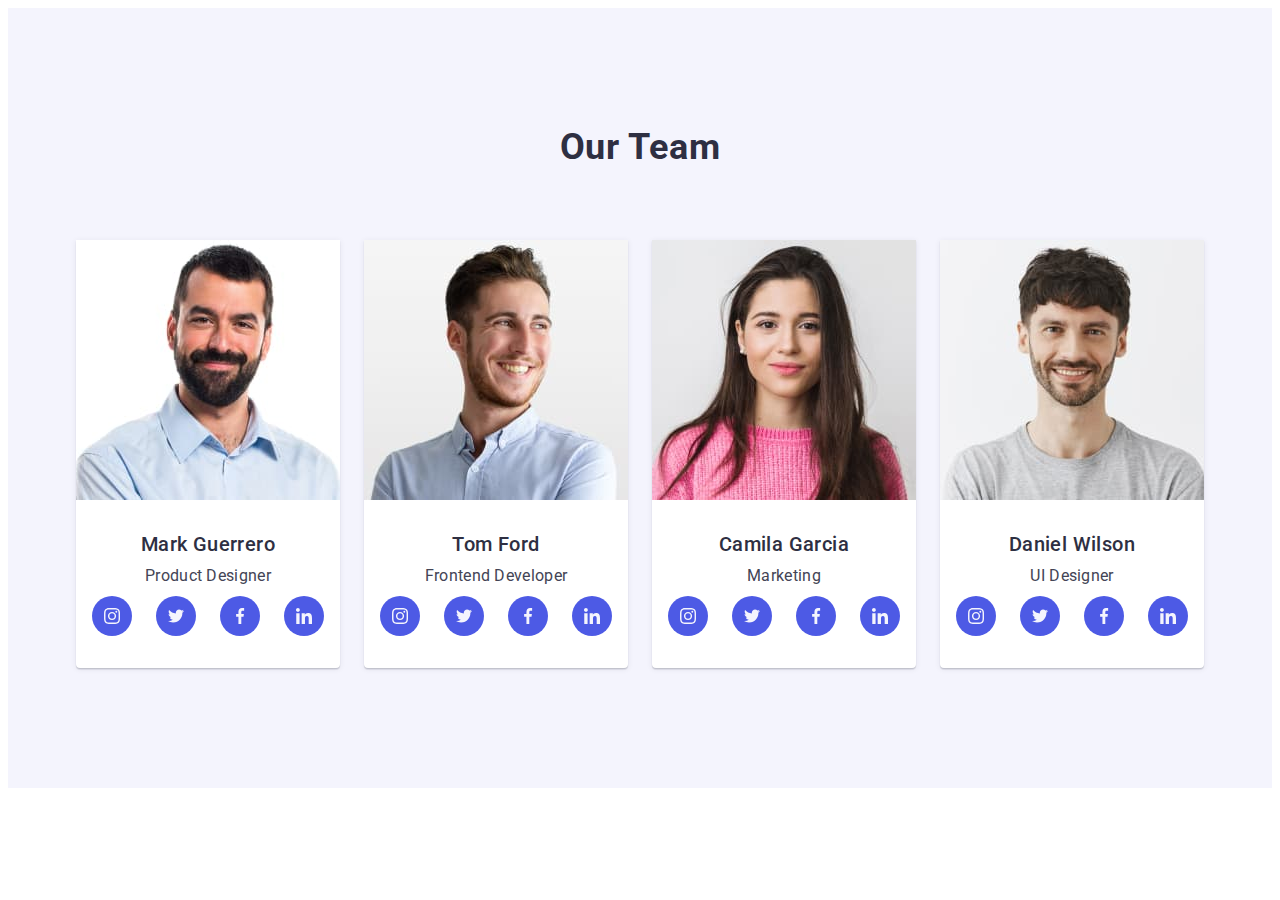
==== commit aa4d70df: "vers. 2" ====
--- a/index.html
+++ b/index.html
@@ -13,6 +13,9 @@
       referrerpolicy="no-referrer"
     />
     <link rel="stylesheet" href="./css/styles.css" />
+    <link rel="stylesheet" href="./css/media.css" />
+
+
     <link rel="preconnect" href="https://fonts.googleapis.com" />
     <link rel="preconnect" href="https://fonts.gstatic.com" crossorigin />
     <link
@@ -21,9 +24,9 @@
     />
   </head>
   <body>
-    <header class="header">
+    <!-- <header class="header">
       <div class="container header-container">
-        <!-- Logo -->
+        
         <nav class="navigation">
             
           <a href="./index.html" class="logo-header link"
@@ -50,23 +53,25 @@
           </ul>
         </address>
       </div>
-    </header>
+    </header> -->
     <main>
 
       <!------------------------------------------------ Section 1 ------------------------------------------------>
-      <section class="hero">
+      <!-- <section class="hero">
         <div class="container hero-container">
           <h1 class="title-hero">Effective Solutions for Your Business</h1>
-          <!-- Button -->
+          
           <button type="button" class="hero-button" data-modal-open>Order Service</button>
         </div>
-      </section>
+      </section> -->
 
       <!------------------------------------------------ Section 2 ------------------------------------------------>
-      <section class="about">
+      <!-- <section class="about">
         <div class="container">
           <h2 class="about-title visually-hidden" >Section 2</h2>
           <ul class="list about-list">
+            
+
             <li class="about-item">
               <div class="icon-main-about">
                 
@@ -81,7 +86,7 @@
                 the perfect and creative solution.
               </p>
             </li>
-            <li class="about-item">
+            <li class="about-item margin-about">
               <div class="icon-main-about">
                 
                   <svg class="icon-about" width="64" height="64">
@@ -95,6 +100,12 @@
                 within the shortest possible time.
               </p>
             </li>
+            
+          
+
+          
+
+          
             <li class="about-item">
               <div class="icon-main-about">
                 
@@ -122,12 +133,13 @@
                 deep passion for problem-solving.
               </p>
             </li>
+          
           </ul>
         </div>
-      </section>
+      </section> -->
 
       <!------------------------------------------------ Section 3 ------------------------------------------------>
-      <section class="what-we-do">
+      <!-- <section class="what-we-do">
         <div class="container">
           <h2 class="what-title">What are we doing</h2>
           <ul class="list what-list">
@@ -157,14 +169,14 @@
             </li>
           </ul>
         </div>
-      </section>
+      </section> -->
 
       <!------------------------------------------------ Section 4 ------------------------------------------------>
       <section class="our-team">
         <div class="container our-team-container">
           <h2 class="title-our-team">Our Team</h2>
           <ul class="list list-our-team">
-            <li class="card-our-team">
+            <li class="card-our-team margin-team">
               <img
                 src="./images/img-mark.jpg"
                 alt="Mark Guerrero"
@@ -197,7 +209,7 @@
               </ul>
             </div>
             </li>
-            <li class="card-our-team">
+            <li class="card-our-team margin-team">
               <img
                 src="./images/img-tom.jpg"
                 alt="Tom Ford"
@@ -307,39 +319,39 @@
 
 <!----------------------------------------- Section 5 ---------------------------------------->
 
-<section class="customers">
+<!-- <section class="customers">
 <div class="container">
 <h2 class="customers-title">Customers</h2>
 <ul class="customers-list list">
-  <li class="customers-item">
+  <li class="customers-item margin-customers margin-tablet-customers">
     <a href="" target="_blank" rel="no-referrer noopener" class="customers-link link">
       <svg class="icon-customers" width="104" height="56">
         <use href="./images/icons.svg#icon-cust-logo-1"></use>
       </svg>
     </a>
   </li>
-  <li class="customers-item">
+  <li class="customers-item margin-tablet-customers">
     <a href="" target="_blank" rel="no-referrer noopener" class="customers-link link">
       <svg class="icon-customers" width="104" height="56">
         <use href="./images/icons.svg#icon-cust-logo-2"></use>
       </svg>
     </a>
   </li>
-  <li class="customers-item">
+  <li class="customers-item margin-customers">
     <a href="" target="_blank" rel="no-referrer noopener" class="customers-link link">
       <svg class="icon-customers" width="104" height="56">
         <use href="./images/icons.svg#icon-cust-logo-3"></use>
       </svg>
     </a>
   </li>
-  <li class="customers-item">
+  <li class="customers-item margin-tablet-customers">
     <a href="" target="_blank" rel="no-referrer noopener" class="customers-link link">
       <svg class="icon-customers" width="104" height="56">
         <use href="./images/icons.svg#icon-cust-logo-4"></use>
       </svg>
     </a>
   </li>
-  <li class="customers-item">
+  <li class="customers-item margin-customers margin-tablet-customers">
     <a href="" target="_blank" rel="no-referrer noopener" class="customers-link link">
       <svg class="icon-customers" width="104" height="56">
         <use href="./images/icons.svg#icon-cust-logo-5"></use>
@@ -355,20 +367,20 @@
   </li>
 </ul>
 </div>
-</section>
+</section> -->
 
 
 
     </main>
-    <footer class="footer">
-      <!-- ------------------------------------ FLEX ----------------------------------------- -->
+    <!-- <footer class="footer">
+      
       
     <div class="container footer-container">
         
-      <!-- <div class="footer-container"> -->
+      
         <div class="logo-text-footer">
 
-      <!---- Logo ----->
+      
 
       <a href="./index.html" class="logo-footer link">
         Web <span class="logo-footer-studio">Studio</span>
@@ -429,9 +441,9 @@
       </button>
     </form>
     </div>
-    <!-- ------------------------------- FLEX END  ------------------------------------- -->
+    
   </div>
-    </footer>
+    </footer> -->
     <div class="backdrop is-hidden" data-modal>
       <div class="modal">
         <button type="button" class="modal-close" data-modal-close>
--- a/css/styles.css
+++ b/css/styles.css
@@ -54,7 +54,8 @@
   }
 
   .container {
-            width: 1158px;
+            width: 100%;
+            /* width: 1158px; */
             padding: 0 15px;
             margin: 0 auto;
   }
@@ -299,8 +300,8 @@
 
 /* --------------------------- ABOUT --------------------------- */
 
-.about { padding-top: 120px;
-        padding-bottom: 120px;
+.about { padding-top: 96px;
+        padding-bottom: 96px;
 }
 
 
@@ -310,31 +311,36 @@
 
 .about-list {
     display: flex;
+    flex-direction: column;
     /* align-items: center; */
-    gap: 24px;
+    gap: 72px;
     justify-content: center;
     /* padding-left: 156px;
     padding-right: 156px; */
+    
 }
 
 .about-item {
             /* border: 1px solid black; */
             display: flex;
             flex-direction: column;
-            width: 264px;
+            /* width: 264px; */
             min-height: 72px;
-
+            width: calc((100%-72px)/4);
+            width: 100%;
 }
 
 .icon-main-about {
-    display: flex;
+    
+    display: none;
+    /* display: flex;
     align-items: center;
     justify-content: center;
     width: 264px;
     height: 112px;
     margin-bottom: 8px;
     border-radius: 4px;
-    background-color: #F4F4FD;
+    background-color: #F4F4FD; */
 }
 
 /* .link-about-icon {
@@ -352,25 +358,29 @@
 }
 
 .about-top-text {
-    font-weight: 500;
-    font-size: 20px;
-    line-height: 1.2;
+    text-align: center;
+    font-weight: 700;
+    font-size: 36px;
+    line-height: 1.11;
     letter-spacing: 0.02em;
     color: var(--navy-blue-color);
     margin-bottom: 8px;
 }
 
 .about-text {
-    font-weight: 400;
+    font-weight: 500;
     font-size: 16px;
     line-height: 1.5;
     letter-spacing: 0.02em;
+    color: var(--slate-color);
    }
 
 /* --------------------------- What are we doing --------------------------- */
 
-.what-we-do {padding-bottom: 120px;
-            padding-top: 60px;
+.what-we-do {
+    display: none;
+    /* padding-bottom: 120px;
+    padding-top: 60px; */
 }
 
 .what-title {
@@ -391,7 +401,8 @@
 }
 
 .item-what {
-    width: calc((100%-48px)/3);
+    /* width: calc((100%-48px)/3); */
+    width: 100%;
 }
 
 
@@ -399,8 +410,8 @@
 
 .our-team {
     background-color: var(--cloud-color); 
-    padding-top: 120px;
-    padding-bottom: 120px;
+    padding-top: 96px;
+    padding-bottom: 96px;
 }
 
 .our-team-container {
@@ -434,8 +445,10 @@
 
 .list-our-team {
     display: flex;
-    gap: 24px;
-    justify-content: center;
+    flex-direction: column;
+    gap: 72px;
+    justify-content: center;
+    align-items: center;
     /* width: calc((100%-72px)/4); */
 }
 
@@ -507,8 +520,8 @@
 
 
 .customers {
-    padding-top: 120px;
-    padding-bottom: 120px;
+    padding-top: 96px;
+    padding-bottom: 96px;
 }
 
 .customers-title {
@@ -524,17 +537,25 @@
 
 .customers-list {
     display: flex;
-    justify-content: center;
-    gap: 24px;
+    flex-wrap: wrap;
+    justify-content: center;
+    /* gap: 16px; */
+   
 }
 
 .customers-item {
-    width: 168px;
+    max-width: 190px;
+    width: calc(( 100% - 16px ) /2 );
+    /* width: 168px; */
     height: 88px;
-   width: calc((100%-120px)/6);
+    margin-bottom: 72px;
    transition-property: color, border-color, fill;
     transition-duration: 250ms;
     transition-timing-function: cubic-bezier(0.4, 0, 0.2, 1);
+}
+
+.margin-customers {
+    margin-right: 16px;
 }
 
 .customers-link {
--- a/css/media.css
+++ b/css/media.css
@@ -0,0 +1,184 @@
+@media screen and (min-width:480px) {
+
+    .container {
+        max-width: 428px;
+    }
+   
+    /* .margin-customers {
+        margin-right: 16px;
+    } */
+
+    /* -------------------- CUSTOMERS -------------------- */
+
+    .margin-customers {
+        margin-right: 16px;
+    }
+    
+}
+
+
+
+
+
+@media screen and (min-width:768px){
+    .container {
+        max-width: 768px;
+    }
+
+    /* -------------------- ABOUT --------------------*/
+    
+
+    .about-list {
+        display: flex;
+        flex-wrap: wrap;
+        gap: 24px;
+        justify-content: center;
+    flex-direction: row;
+        
+    }
+
+    .about-top-text {
+        text-align: left;
+       
+    }
+    
+    .about-item {
+        max-width: 356px;
+    }
+    
+    .margin-about {
+        margin-bottom: 72px;
+    }
+
+
+    /* -------------------- WHAT WE DOING -------------------- */
+    /* .what-we-do {
+        display: none;
+    } */
+
+    /* -------------------- OUR TEAM -------------------- */
+
+.our-team>.container {
+    max-width: 584px;
+}
+
+    .list-our-team {
+        display: flex;
+        flex-wrap: wrap;
+        gap: 24px;
+        flex-direction: row;
+        justify-content: center;
+        align-items: center;
+        /* width: calc((100%-72px)/4); */
+    }
+
+    .card-our-team {
+        max-width: 264px;
+    }
+
+    .margin-team {
+        margin-bottom: 64px;
+    }
+
+
+    /* -------------------- CUSTOMERS --------------------*/
+   
+    .customers-list {
+            gap: 0x;
+    }
+
+     .customers-item {
+        /* max-width: 168px; */
+        width: calc(( 100% - 48px ) / 3 );
+    } 
+
+     .margin-customers {
+        margin-right: 0;
+    }
+
+    .margin-tablet-customers {
+        margin-right: 24px;
+    } 
+}
+
+
+
+@media screen and (min-width:1200px) {
+
+    .container {
+        max-width: 1158px;
+        padding: 0 15px;
+            margin: 0 auto;
+    }
+
+    /* -------------------- ABOUT --------------------*/
+    .icon-main-about {  
+        display: flex;
+        align-items: center;
+        justify-content: center;
+        width: 264px;
+        height: 112px;
+        margin-bottom: 8px;
+        border-radius: 4px;
+        background-color: #F4F4FD; }
+
+    .about-top-text {
+        text-align: left;
+        font-weight: 500;
+        font-size: 20px;
+        line-height: 1.2;
+    }
+
+    .about-text {
+        font-weight: 400;
+    }
+    .about-item {
+        max-width: 264px;
+    }
+
+    /* -------------------- WHAT WE DOING -------------------- */
+
+    .what-we-do {
+        
+    }
+
+    /* -------------------- OUR TEAM -------------------- */
+    .our-team>.container {
+        max-width: 1158px;
+    }
+
+    .our-team {
+        padding-top: 120px;
+        padding-bottom: 120px;
+    }
+
+
+    .margin-team {
+        margin-bottom: 0;
+    }
+
+
+    /* -------------------- CUSTOMERS --------------------*/
+
+    .customers {
+        padding-top: 120px;
+        padding-bottom: 120px;
+    }
+
+    .customers-list {
+        gap: 24px;
+}
+
+    .customers-item {
+        width: 168px;
+        margin-bottom: 0;
+    }
+
+    .margin-customers {
+        margin-right: 0;
+    }
+
+    .margin-tablet-customers {
+        margin-right: 0;
+    } 
+}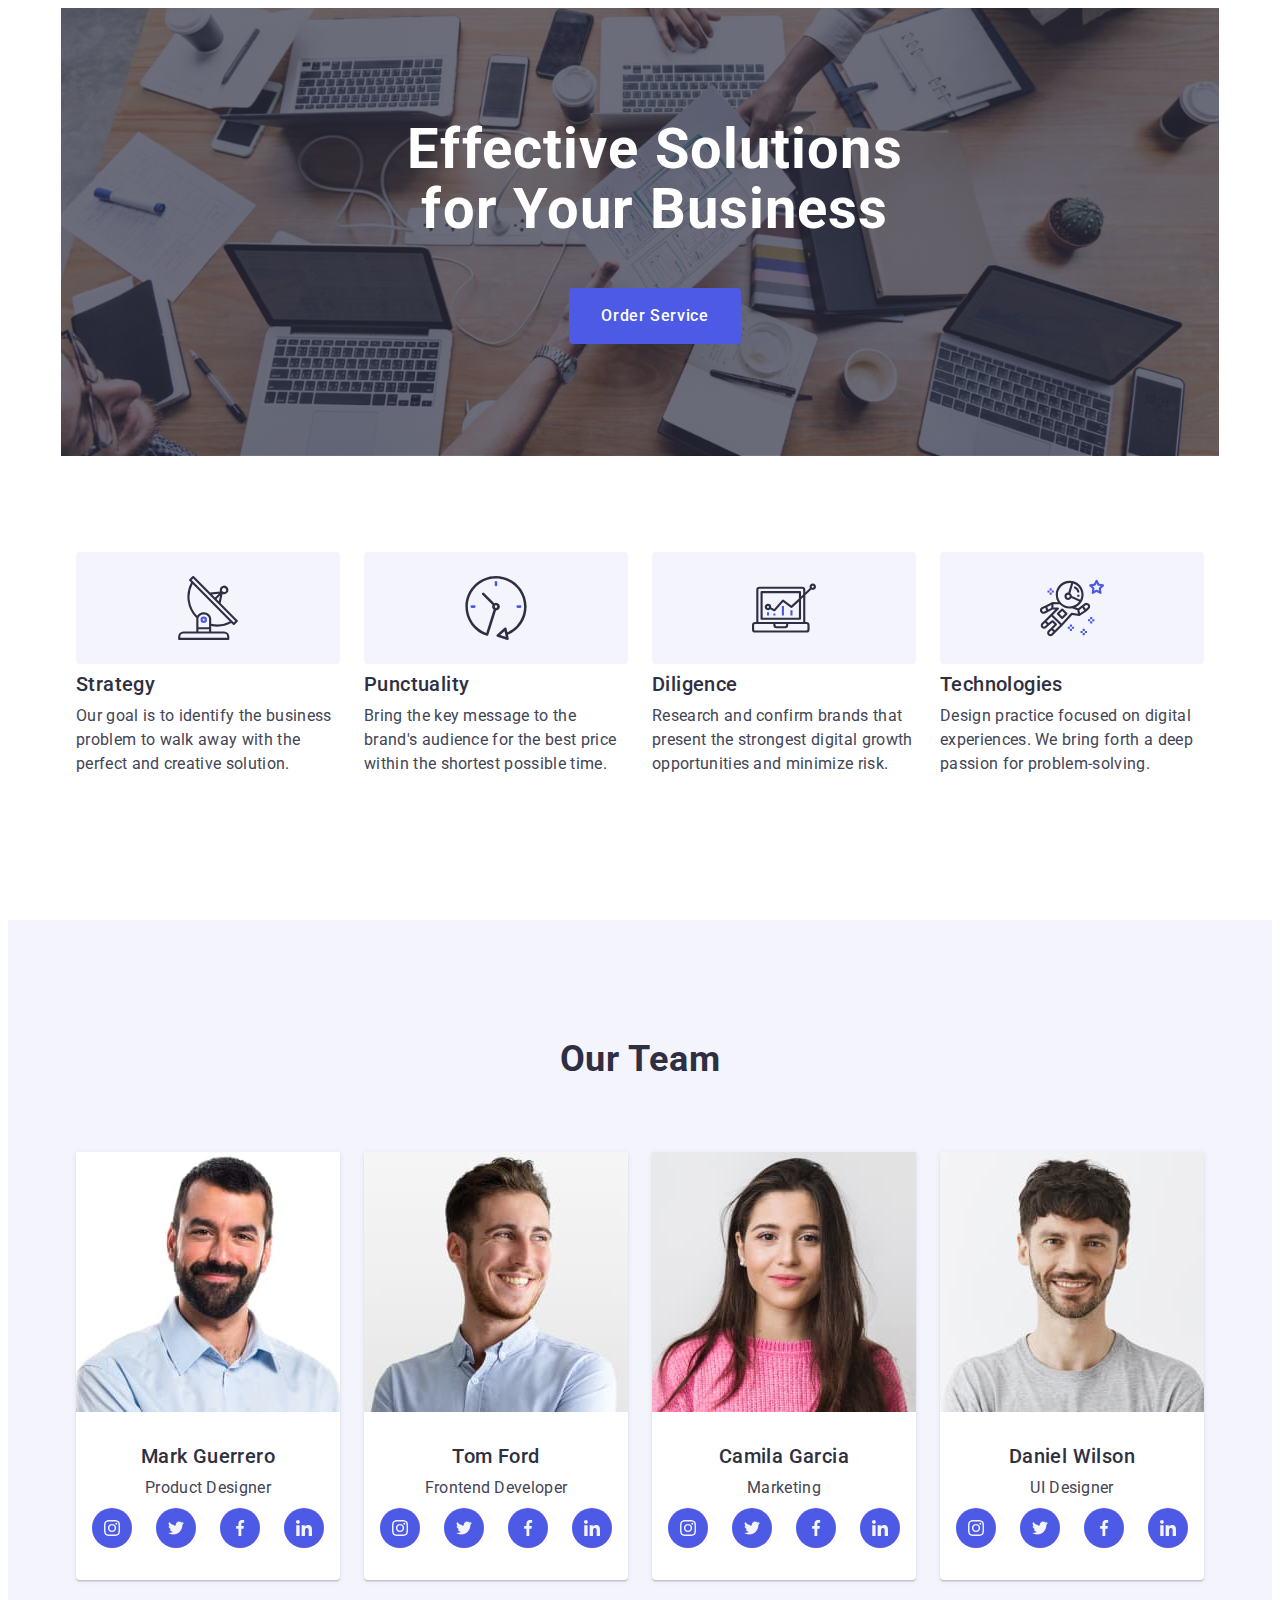
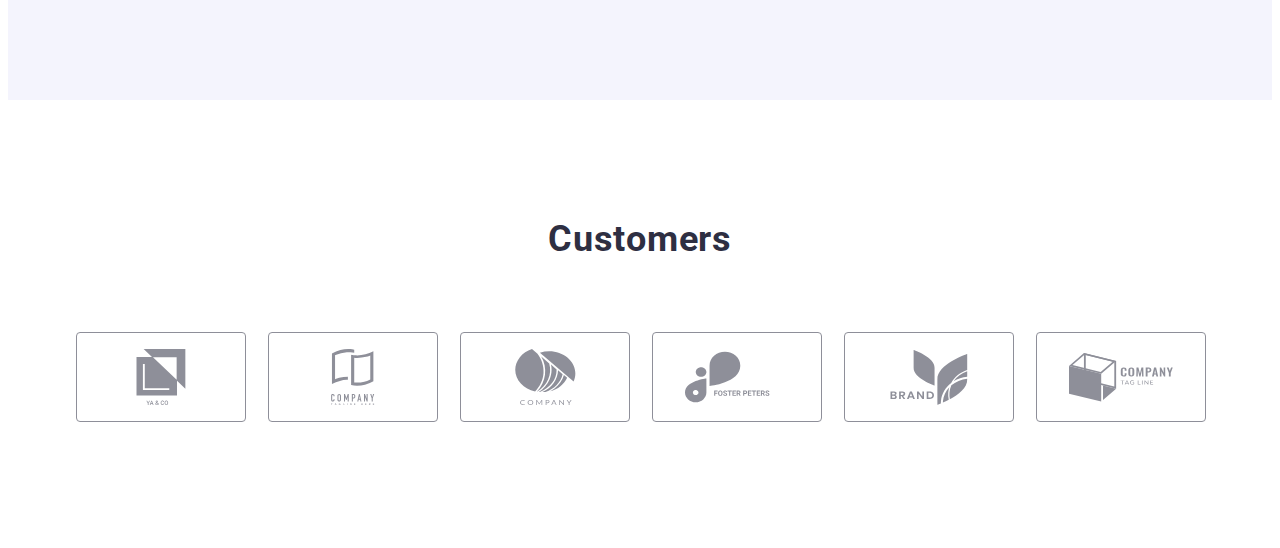
==== commit a6c86a98: "vers. 3 THURSDAY" ====
--- a/index.html
+++ b/index.html
@@ -57,16 +57,16 @@
     <main>
 
       <!------------------------------------------------ Section 1 ------------------------------------------------>
-      <!-- <section class="hero">
+      <section class="hero">
         <div class="container hero-container">
           <h1 class="title-hero">Effective Solutions for Your Business</h1>
           
           <button type="button" class="hero-button" data-modal-open>Order Service</button>
         </div>
-      </section> -->
+      </section>
 
       <!------------------------------------------------ Section 2 ------------------------------------------------>
-      <!-- <section class="about">
+      <section class="about">
         <div class="container">
           <h2 class="about-title visually-hidden" >Section 2</h2>
           <ul class="list about-list">
@@ -136,7 +136,7 @@
           
           </ul>
         </div>
-      </section> -->
+      </section>
 
       <!------------------------------------------------ Section 3 ------------------------------------------------>
       <!-- <section class="what-we-do">
@@ -319,39 +319,39 @@
 
 <!----------------------------------------- Section 5 ---------------------------------------->
 
-<!-- <section class="customers">
+<section class="customers">
 <div class="container">
 <h2 class="customers-title">Customers</h2>
 <ul class="customers-list list">
-  <li class="customers-item margin-customers margin-tablet-customers">
+  <li class="customers-item">
     <a href="" target="_blank" rel="no-referrer noopener" class="customers-link link">
       <svg class="icon-customers" width="104" height="56">
         <use href="./images/icons.svg#icon-cust-logo-1"></use>
       </svg>
     </a>
   </li>
-  <li class="customers-item margin-tablet-customers">
+  <li class="customers-item margin-customers">
     <a href="" target="_blank" rel="no-referrer noopener" class="customers-link link">
       <svg class="icon-customers" width="104" height="56">
         <use href="./images/icons.svg#icon-cust-logo-2"></use>
       </svg>
     </a>
   </li>
-  <li class="customers-item margin-customers">
+  <li class="customers-item margin-tablet-customers">
     <a href="" target="_blank" rel="no-referrer noopener" class="customers-link link">
       <svg class="icon-customers" width="104" height="56">
         <use href="./images/icons.svg#icon-cust-logo-3"></use>
       </svg>
     </a>
   </li>
-  <li class="customers-item margin-tablet-customers">
+  <li class="customers-item margin-customers">
     <a href="" target="_blank" rel="no-referrer noopener" class="customers-link link">
       <svg class="icon-customers" width="104" height="56">
         <use href="./images/icons.svg#icon-cust-logo-4"></use>
       </svg>
     </a>
   </li>
-  <li class="customers-item margin-customers margin-tablet-customers">
+  <li class="customers-item">
     <a href="" target="_blank" rel="no-referrer noopener" class="customers-link link">
       <svg class="icon-customers" width="104" height="56">
         <use href="./images/icons.svg#icon-cust-logo-5"></use>
@@ -367,7 +367,7 @@
   </li>
 </ul>
 </div>
-</section> -->
+</section>
 
 
 
--- a/css/styles.css
+++ b/css/styles.css
@@ -229,15 +229,15 @@
 
 .hero {
     /* background-color: var(--navy-blue-color); */
-    padding-top: 188px;
-    padding-bottom: 188px;
+    padding-top: 112px;
+    padding-bottom: 112px;
     background-image: linear-gradient(rgba(46, 47, 66, 0.7), rgba(46, 47, 66, 0.7)), url(../images/hero-bg.jpg);
     background-repeat: no-repeat;
     background-position: center;
     background-size: cover;
-    /* max-width: 1158px;  */
+    max-width: 428px;
     margin: 0 auto;
-    max-width: 1440px;
+    /* max-width: 1440px; */
 }
 
 .hero-container {
@@ -252,14 +252,14 @@
 
 .title-hero {
     font-weight: 700;
-    font-size: 56px;
-    line-height: 1.07;
+    font-size: 36px;
+    line-height: 1.1;
     text-align: center;
     letter-spacing: 0.02em;
     color: var(--white-color);
-    /* margin-bottom: 48px; */
+    /* margin-bottom: 72px; */
     max-width: 496px;
-    min-height: 120px;
+    /* min-height: 120px; */
     /* margin-left: 472px; */
     margin: 0 auto;
 }
@@ -280,7 +280,7 @@
     margin: auto;
     gap: 10px;
     border-radius: 4px;
-    margin-top: 48px;
+    margin-top: 72px;
     display: block;
     min-width: 169px;
     height: 56px;
@@ -539,7 +539,7 @@
     display: flex;
     flex-wrap: wrap;
     justify-content: center;
-    /* gap: 16px; */
+    gap: 16px;
    
 }
 
@@ -548,14 +548,14 @@
     width: calc(( 100% - 16px ) /2 );
     /* width: 168px; */
     height: 88px;
-    margin-bottom: 72px;
+    
    transition-property: color, border-color, fill;
     transition-duration: 250ms;
     transition-timing-function: cubic-bezier(0.4, 0, 0.2, 1);
 }
 
 .margin-customers {
-    margin-right: 16px;
+    margin-bottom: 56px;
 }
 
 .customers-link {
--- a/css/media.css
+++ b/css/media.css
@@ -10,10 +10,10 @@
 
     /* -------------------- CUSTOMERS -------------------- */
 
-    .margin-customers {
-        margin-right: 16px;
-    }
-    
+    /* .margin-customers {
+        margin-bottom: 56px;
+    }
+     */
 }
 
 
@@ -23,6 +23,21 @@
 @media screen and (min-width:768px){
     .container {
         max-width: 768px;
+    }
+
+    /* -------------------- HERO --------------------*/
+
+    .hero {
+        max-width: 768px;
+    }
+
+    .title-hero {
+        font-size: 56px;
+        line-height: 1.07;
+    }
+
+    .hero-button {
+        margin-top: 36px;
     }
 
     /* -------------------- ABOUT --------------------*/
@@ -47,7 +62,7 @@
     }
     
     .margin-about {
-        margin-bottom: 72px;
+        margin-bottom: 48px;
     }
 
 
@@ -77,14 +92,14 @@
     }
 
     .margin-team {
-        margin-bottom: 64px;
+        margin-bottom: 40px;
     }
 
 
     /* -------------------- CUSTOMERS --------------------*/
    
     .customers-list {
-            gap: 0x;
+            gap: 24px;
     }
 
      .customers-item {
@@ -93,11 +108,11 @@
     } 
 
      .margin-customers {
-        margin-right: 0;
+        margin-bottom: 0;
     }
 
     .margin-tablet-customers {
-        margin-right: 24px;
+        margin-bottom: 48px;
     } 
 }
 
@@ -110,6 +125,17 @@
         padding: 0 15px;
             margin: 0 auto;
     }
+
+    /* -------------------- HERO --------------------*/
+
+    .hero {
+        max-width: 1158px;
+    }
+
+    .hero-button {
+        margin-top: 48px;
+    }
+
 
     /* -------------------- ABOUT --------------------*/
     .icon-main-about {  
@@ -165,9 +191,9 @@
         padding-bottom: 120px;
     }
 
-    .customers-list {
+    /* .customers-list {
         gap: 24px;
-}
+} */
 
     .customers-item {
         width: 168px;
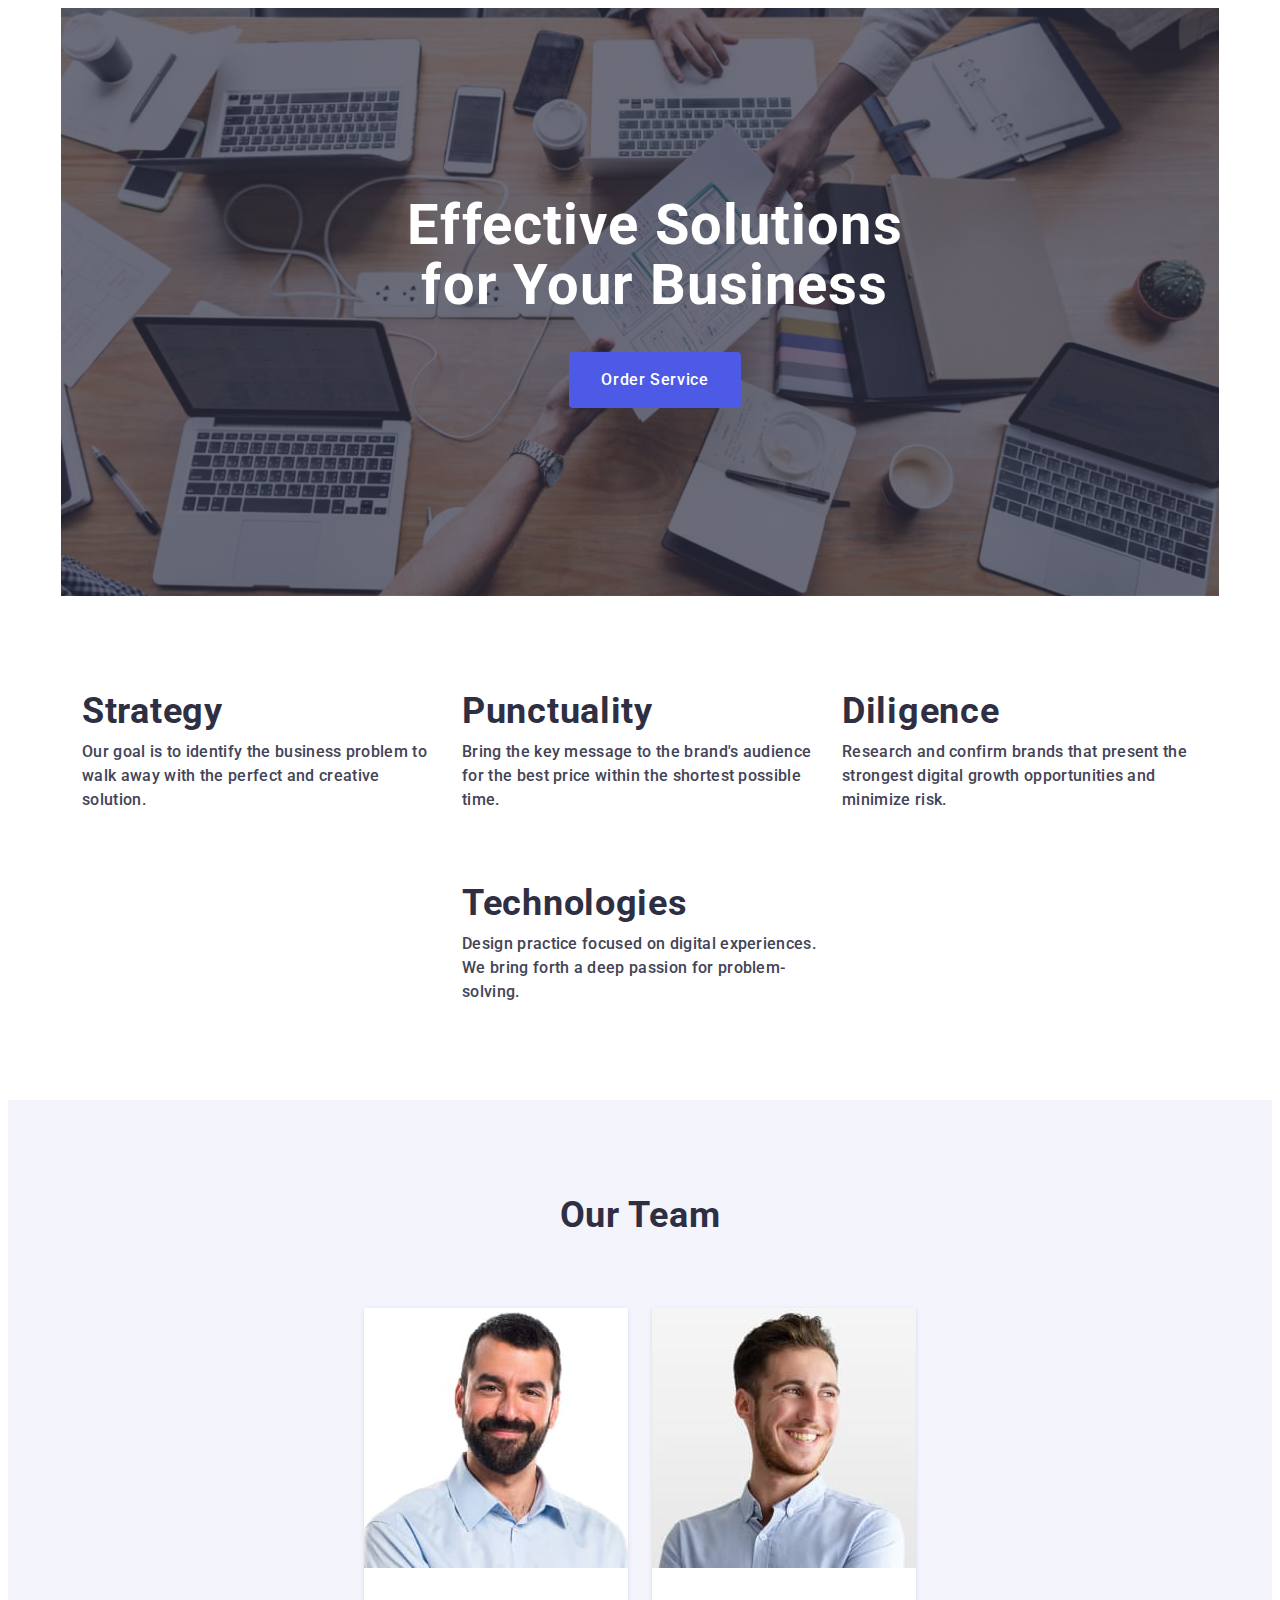
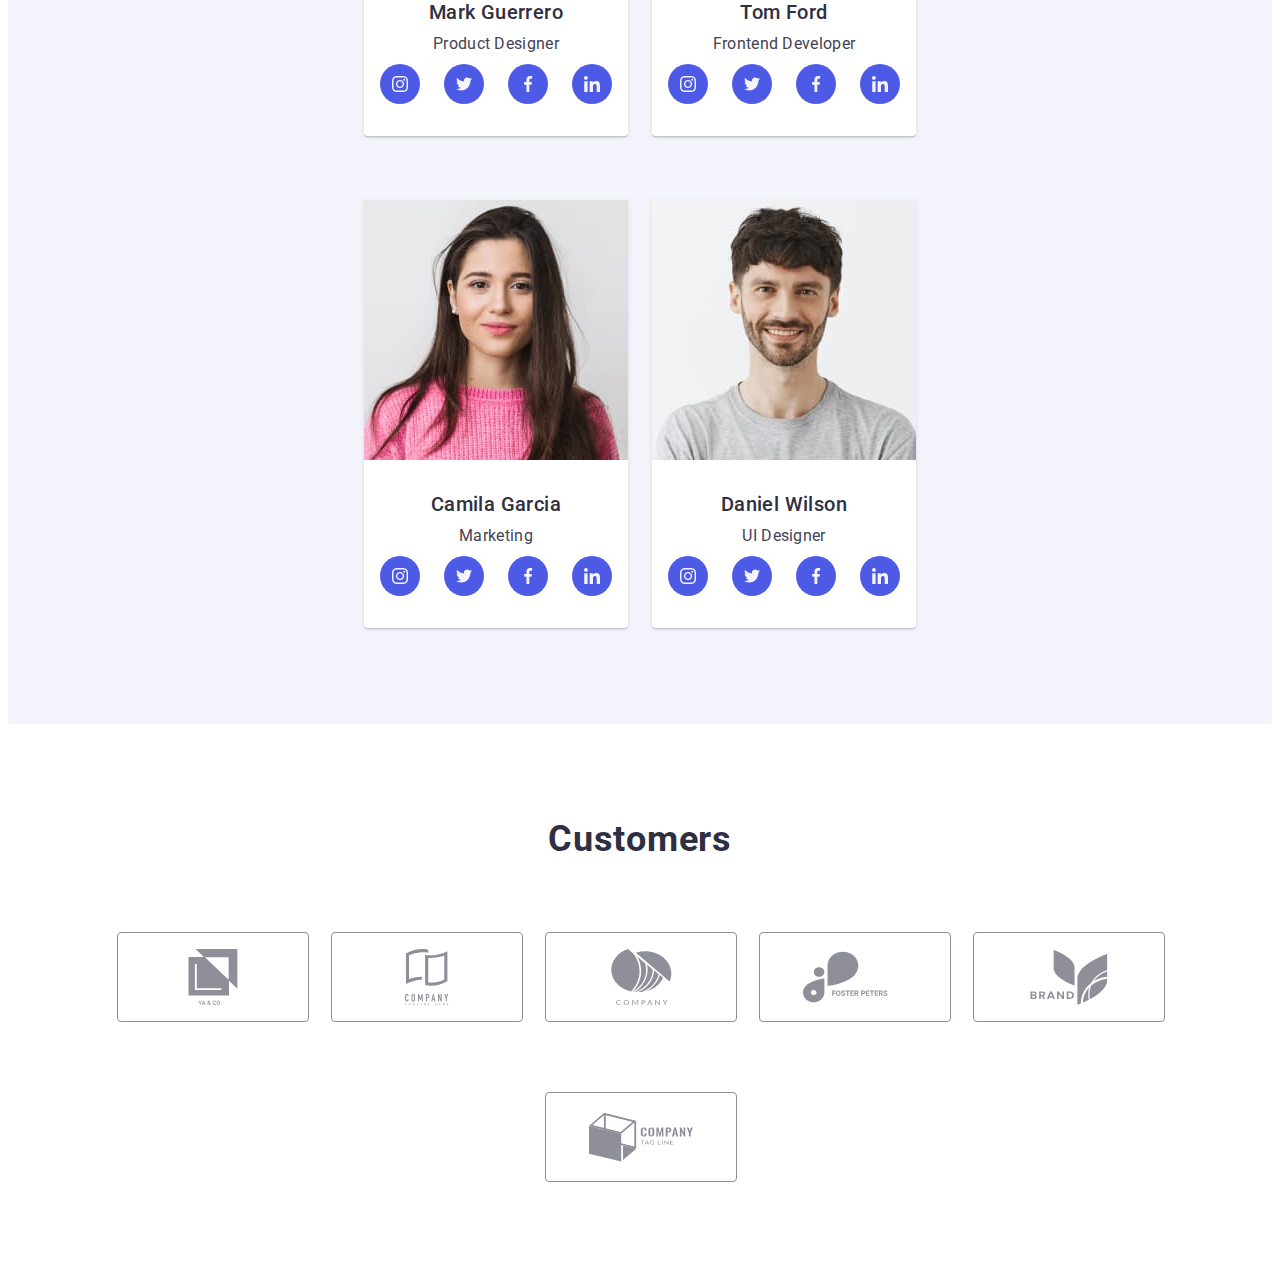
==== commit 1cbe4091: "vers. 4 FRIDAY" ====
--- a/index.html
+++ b/index.html
@@ -139,12 +139,14 @@
       </section>
 
       <!------------------------------------------------ Section 3 ------------------------------------------------>
-      <!-- <section class="what-we-do">
+      <section class="what-we-do">
         <div class="container">
           <h2 class="what-title">What are we doing</h2>
           <ul class="list what-list">
             <li class="item-what">
               <img
+              srcset="./images/img1.jpg   1x,
+              ./images/img1-2x.jpg        2x"
                 src="./images/img1.jpg"
                 alt="Computer"
                 width="360"
@@ -153,6 +155,8 @@
             </li>
             <li class="item-what">
               <img
+              srcset="./images/img2.jpg   1x,
+              ./images/img2-2x.jpg        2x"
                 src="./images/img2.jpg"
                 alt="Social network"
                 width="360"
@@ -161,6 +165,8 @@
             </li>
             <li class="item-what">
               <img
+              srcset="./images/img3.jpg   1x,
+              ./images/img3-2x.jpg        2x"
                 src="./images/img3.jpg"
                 alt="Mobile phone"
                 width="360"
@@ -169,7 +175,7 @@
             </li>
           </ul>
         </div>
-      </section> -->
+      </section>
 
       <!------------------------------------------------ Section 4 ------------------------------------------------>
       <section class="our-team">
@@ -178,6 +184,8 @@
           <ul class="list list-our-team">
             <li class="card-our-team margin-team">
               <img
+              srcset="./images/img-mark.jpg   1x,
+              ./images/img-mark-2x.jpg        2x"
                 src="./images/img-mark.jpg"
                 alt="Mark Guerrero"
                 width="264"
@@ -211,6 +219,8 @@
             </li>
             <li class="card-our-team margin-team">
               <img
+              srcset="./images/img-tom.jpg   1x,
+              ./images/img-tom-2x.jpg        2x"
                 src="./images/img-tom.jpg"
                 alt="Tom Ford"
                 width="264"
@@ -245,6 +255,8 @@
             </li>
             <li class="card-our-team">
               <img
+              srcset="./images/img-camila.jpg   1x,
+              ./images/img-camila-2x.jpg        2x"
                 src="./images/img-camila.jpg"
                 alt="Camila Garcia"
                 width="264"
@@ -280,6 +292,8 @@
             </li>
             <li class="card-our-team">
               <img
+              srcset="./images/img-daniel.jpg   1x,
+              ./images/img-daniel-2x.jpg        2x"
                 src="./images/img-daniel.jpg"
                 alt="Daniel Wilson"
                 width="264"
--- a/css/styles.css
+++ b/css/styles.css
@@ -231,13 +231,22 @@
     /* background-color: var(--navy-blue-color); */
     padding-top: 112px;
     padding-bottom: 112px;
-    background-image: linear-gradient(rgba(46, 47, 66, 0.7), rgba(46, 47, 66, 0.7)), url(../images/hero-bg.jpg);
+    background-image: linear-gradient(rgba(46, 47, 66, 0.7), rgba(46, 47, 66, 0.7)), url(../images/hero-bg-mobile.jpg);
     background-repeat: no-repeat;
     background-position: center;
     background-size: cover;
     max-width: 428px;
     margin: 0 auto;
     /* max-width: 1440px; */
+}
+
+@media (min-device-pixel-ratio: 2),
+  (min-resolution: 192dpi),
+  (min-resolution: 2dppx) {
+    .hero {
+        background-image: linear-gradient(rgba(46, 47, 66, 0.7), rgba(46, 47, 66, 0.7)), 
+        url(../images/bg-mobile-2x.jpg);
+  }
 }
 
 .hero-container {
--- a/css/media.css
+++ b/css/media.css
@@ -29,7 +29,21 @@
 
     .hero {
         max-width: 768px;
-    }
+        background-image: linear-gradient(rgba(46, 47, 66, 0.7), rgba(46, 47, 66, 0.7)), url(../images/hero-bg-tablet.jpg);
+        background-repeat: no-repeat;
+        background-position: center;
+        background-size: cover;
+                margin: 0 auto;
+    }
+
+    @media (min-device-pixel-ratio: 2),
+  (min-resolution: 192dpi),
+  (min-resolution: 2dppx) {
+    .hero {
+        background-image: linear-gradient(rgba(46, 47, 66, 0.7), rgba(46, 47, 66, 0.7)), 
+        url(../images/bg-tablet-2x.jpg);
+  }
+}
 
     .title-hero {
         font-size: 56px;
@@ -118,6 +132,8 @@
 
 
 
+
+
 @media screen and (min-width:1200px) {
 
     .container {
@@ -130,6 +146,21 @@
 
     .hero {
         max-width: 1158px;
+        padding-top: 188px;
+        padding-bottom: 188px;
+        background-image: linear-gradient(rgba(46, 47, 66, 0.7), rgba(46, 47, 66, 0.7)), url(../images/hero-bg.jpg);
+        background-repeat: no-repeat;
+        background-position: center;
+        background-size: cover;
+        margin: 0 auto;
+    }
+
+    @media (min-device-pixel-ratio: 2),
+    (min-resolution: 192dpi),
+    (min-resolution: 2dppx) {
+      .hero {
+           background-image: /*linear-gradient(rgba(46, 47, 66, 0.7), rgba(46, 47, 66, 0.7)),  */
+          url(../images/hero-bg-2x.jpg);
     }
 
     .hero-button {
@@ -162,11 +193,36 @@
         max-width: 264px;
     }
 
-    /* -------------------- WHAT WE DOING -------------------- */
-
-    .what-we-do {
-        
-    }
+    /* --------------------------- What are we doing --------------------------- */
+
+.what-we-do {
+    display: flex;
+    padding-bottom: 120px;
+    padding-top: 60px;
+}
+
+.what-title {
+    font-weight: 700;
+    font-size: 36px;
+    line-height: 1.11;
+    text-align: center;
+    letter-spacing: 0.02em;
+    text-transform: capitalize;
+    color: var(--navy-blue-color);
+    margin-bottom: 72px;
+}
+
+.what-list {
+    display: flex;
+    gap: 24px;
+    justify-content: center;
+}
+
+.item-what {
+    /* width: calc((100%-48px)/3); */
+    width: 100%;
+}
+
 
     /* -------------------- OUR TEAM -------------------- */
     .our-team>.container {
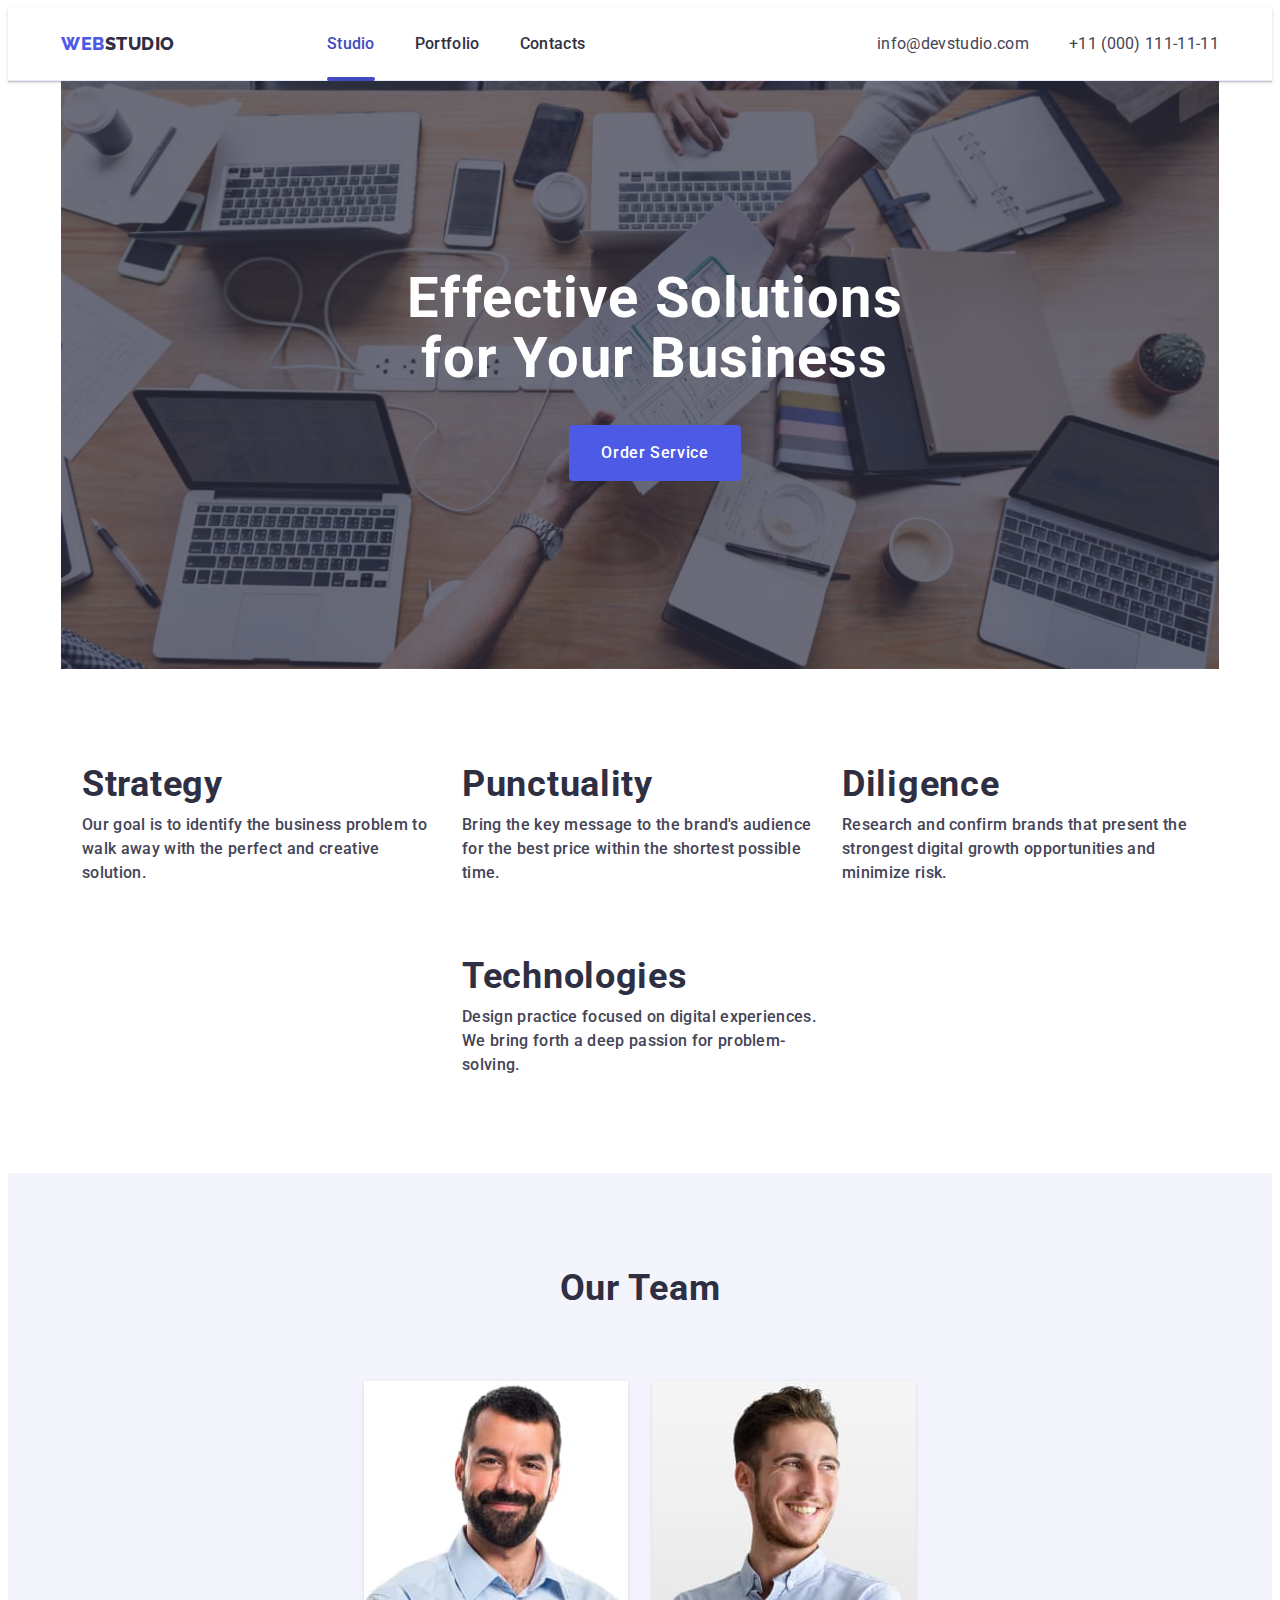
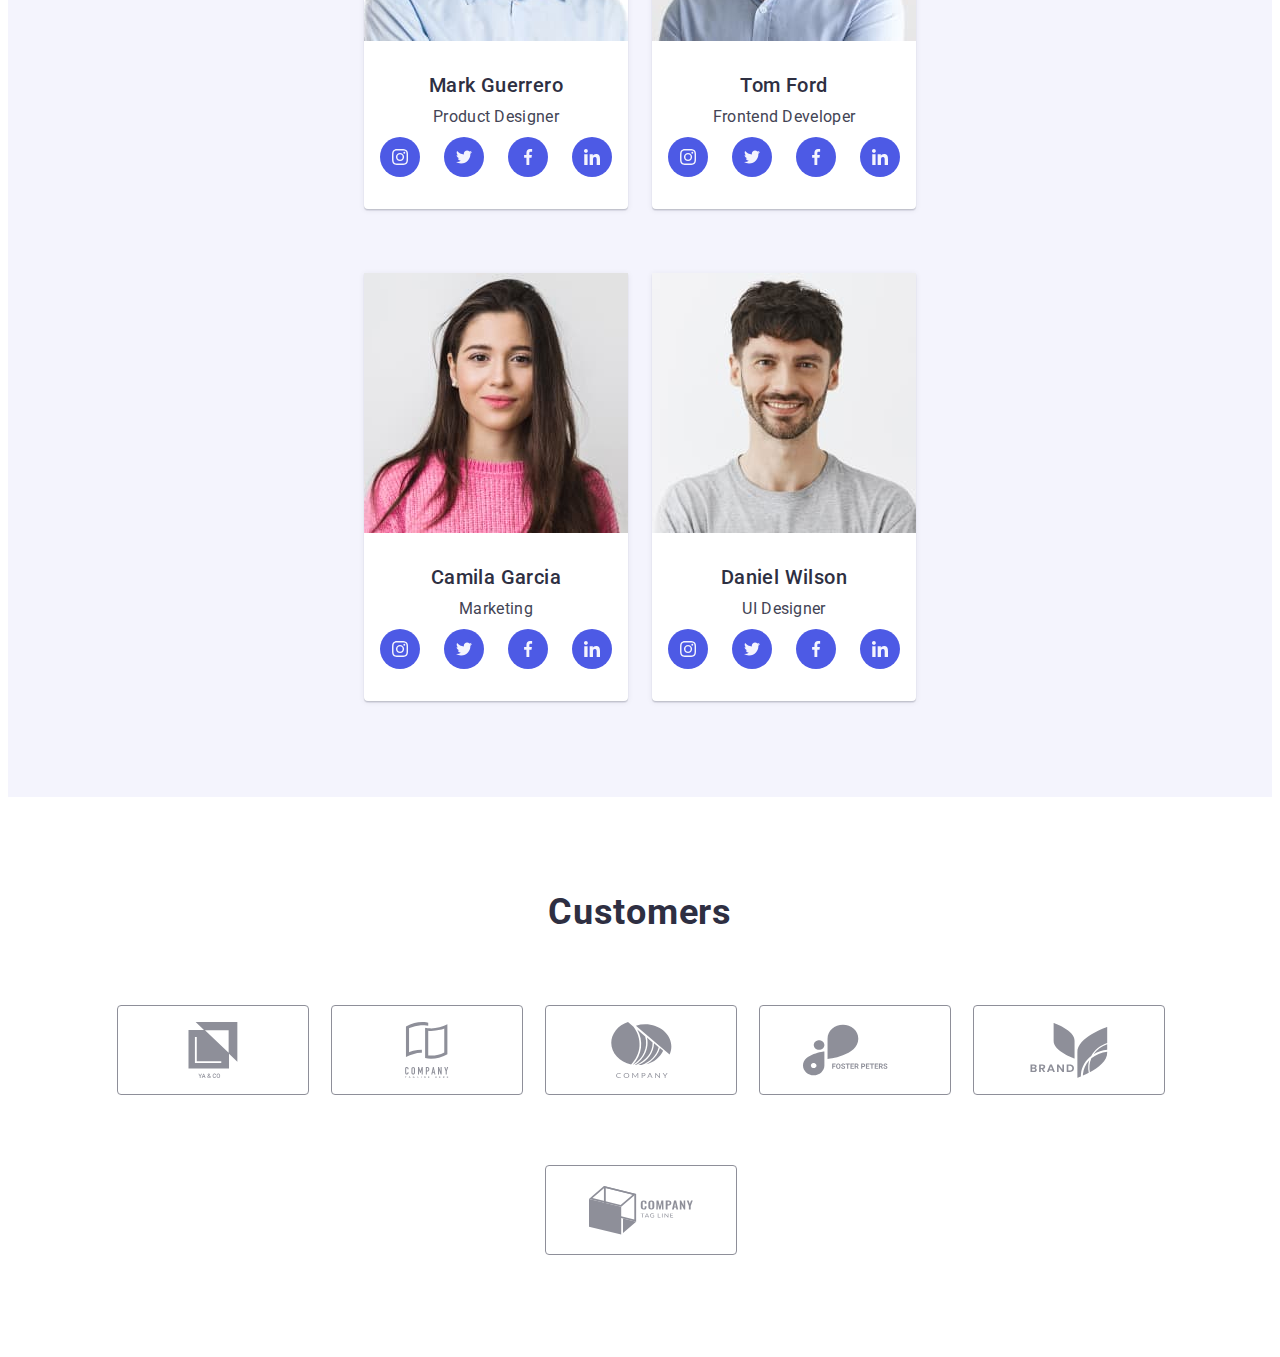
==== commit 7933df85: "vers. FRIDAY" ====
--- a/index.html
+++ b/index.html
@@ -24,7 +24,7 @@
     />
   </head>
   <body>
-    <!-- <header class="header">
+    <header class="header">
       <div class="container header-container">
         
         <nav class="navigation">
@@ -33,6 +33,7 @@
             >Web
             <span class="logo-header-studio">Studio</span>
           </a>
+
           <ul class="list menu-nav">
             <li><a href="./index.html" class="header-link link underline-studio header-link-studio">Studio</a></li>
             <li>
@@ -52,8 +53,67 @@
             </li>
           </ul>
         </address>
+        <button type="button" class="menu-open-btn" data-menu-open>
+          <svg class="icon-menu-open" width="32" height="22">
+            <use href="./images/icons.svg#icon-menu-open"></use>
+          </svg>
+        </button>
       </div>
-    </header> -->
+
+      <div class="mobile-menu is-hidden" data-menu>
+        <div>
+        <button type="button" class="menu-close" data-menu-close>
+          <svg class="icon-close-menu" width="8" height="8">
+            <use href="./images/icons.svg#icon-close-black"></use>
+          </svg>
+        </button>
+        <ul class="list mob-menu-list">
+          <li><a href="./index.html" class="mob-menu-link link underline-studio header-link-studio">Studio</a></li>
+          <li>
+            <a href="./portfolio.html" class="mob-menu-link link">Portfolio</a>
+          </li>
+          <li><a href="" class="mob-menu-link link">Contacts</a></li>
+        </ul>
+      </div>
+      <div>
+        <address class="mob-menu-address">
+          <ul class="list contacts-mob-menu">
+            <li>
+              <a href="tel:+110001111111" class="mob-address-tel link">+11 (000) 111-11-11</a>
+            </li>
+            <li>
+              <a href="mailto:info@devstudio.com" class="mob-address-mail link"
+                >info@devstudio.com</a>
+            </li>
+            
+          </ul>
+        </address>
+
+        <ul class="menu-soc-list list">
+          <li class="menu-soc-item">
+            <a href="" target="_blank" rel="no-referrer noopener" class="soc-item-link link">
+            <svg class="icon-social" width="16" height="16"><use href="./images/icons.svg#icon-instagram"></use></svg>
+          </a>
+        </li>
+          <li class="menu-soc-item">
+            <a href="" target="_blank" rel="no-referrer noopener" class="soc-item-link link">
+            <svg class="icon-social" width="16" height="16"><use href="./images/icons.svg#icon-twitter"></use></svg>
+          </a>
+        </li>
+          <li class="menu-soc-item">
+            <a href="" target="_blank" rel="no-referrer noopener" class="soc-item-link link">
+            <svg class="icon-social" width="16" height="16"><use href="./images/icons.svg#icon-facebook"></use></svg>
+          </a>
+        </li>
+          <li class="menu-soc-item">
+            <a href="" target="_blank" rel="no-referrer noopener" class="soc-item-link link">
+              <svg class="icon-social" width="16" height="16"><use href="./images/icons.svg#icon-linkedin"></use></svg>
+          </a>
+        </li>
+        </ul>
+      </div>
+      </div>
+    </header>
     <main>
 
       <!------------------------------------------------ Section 1 ------------------------------------------------>
@@ -542,5 +602,6 @@
       </div>
     </div>
     <script src="./js/modal.js"></script>
+    <script src="./js/menu.js"></script>
   </body>
 </html>
--- a/css/styles.css
+++ b/css/styles.css
@@ -53,6 +53,10 @@
 
   }
 
+  .no-scroll {
+    overflow: hidden;
+  }
+
   .container {
             width: 100%;
             /* width: 1158px; */
@@ -73,68 +77,10 @@
 .header-container {
                 display: flex;
                 align-items: center;
-                /* border-bottom: 1px solid #E7E9FC; */
-                /* padding-bottom: 25.5px; */
-                padding: 0 15px 0 15px
-}
-
-.menu-nav {
-    display: flex;
-    align-items: center;
-    gap: 40px;
-    /* padding: 24px 0; */
-}
-
-.header-link {
-    color: var(--navy-blue-color);
-
-}
-
-.underline-studio {
-    position: relative;
-    color: #404bbf; 
-}
-
-.underline-studio::after {
-    position: absolute;
-    left: 0;
-    bottom: -1px;
-    content: '';
-    width: 100%;
-    height: 4px;
-    background-color: #404bbf;
-    display: block;
-    /* margin-top: 20px; */
-    border-radius: 2px;
-
-}
-
-.underline-portfolio {
-    position: relative;
-    color: #404bbf; 
-}
-
-.underline-portfolio::after {
-    position: absolute;
-    left: 0;
-    bottom: -1px;
-    content: '';
-    width: 100%;
-    height: 4px;
-    background-color: #404bbf;
-    display: block;
-    /* margin-top: 20px; */
-    border-radius: 2px;
-}
-
-.navigation {
-    display: flex;
-    align-items: center;
-}
-
-/* .logo-padding {
-    padding-left: 156px;
-} */
+                padding: 25.5px 16px 23.5px 16px
+}
+
+
 
 .logo-header { font-family: "Raleway", sans-serif;
     font-weight: 800;
@@ -161,69 +107,118 @@
 
 .logo-header:active {text-decoration: underline;}
 
-.header-link {
-    display: block;
-    font-weight: 500;
-    font-size: 16px;
-    line-height: 1.5;
-    letter-spacing: 0.02em;
-    color:  var(--navy-blue-color);
-    padding: 24px 0;
-    transition-property: color;
-    transition-duration: 250ms;
-    transition-timing-function: cubic-bezier(0.4, 0, 0.2, 1);
-}
-
-.header-link-studio {
-    color: var(--ocean-color);
-
-}
-
-.header-link-portfolio {
-    color: var(--ocean-color);
-}
-
-
-
-.header-link:focus { color: var(--ocean-color);
-
-   
-}
-
-.header-link:hover {color: var(--ocean-color);
-    
+.menu-nav {
+    display: none;
 }
 
 .header-address {
-    font-style: normal;
+    display: none;
+}
+
+
+/* ----------- MOBILE MENU ----------- */
+
+.menu-open-btn {
+    border: none;
+    display: flex;
+    align-items: center;
+    background-color: var(--white-color);
     margin-left: auto;
 }
 
-.header-address-link {
-    font-weight: 400;
-    font-size: 16px;
-    line-height: 1.5;
-    letter-spacing: 0.02em;
-    color: var(--slate-color);
-    transition-property: color;
-    transition-duration: 250ms;
-    transition-timing-function: cubic-bezier(0.4, 0, 0.2, 1);
-}   
-
-.contacts-header {
-         display: flex;
-        align-items: center;
-        gap: 40px;
-}
-
-.header-address-link:focus {color: var(--ocean-color);
-
-}
-
-.header-address-link:hover {color: var(--ocean-color);    
-}
-
-
+.icon-menu-open {
+    fill: var(--navy-blue-color);
+    
+}
+
+.mobile-menu {
+    position: fixed;
+    top: 0;
+    z-index: 100;
+    width: 100vw;
+    height: 100vh;
+    background-color: var(--white-color);
+    padding: 24px 24px 40px 40px;
+    display: flex;
+    flex-direction: column;
+    justify-content: space-between;
+    overflow: auto;
+}
+
+.menu-close {
+    /* position: absolute; */
+    width: 24px;
+    height: 24px;
+    border: 1px solid rgba(0, 0, 0, 0.1);
+    border-radius: 50%;
+    display: flex;
+    margin-left: auto;
+    margin-bottom: 32px;
+    justify-content: center;
+    align-items: center;
+    cursor: pointer;
+    /* background-color: #E7E9FC; */
+    background-color: transparent;
+    /* top: 24px;
+    right: 24px; */
+    /* padding: 0; */
+    
+    /* transition: background-color 250ms cubic-bezier(0.4, 0, 0.2, 1), border 250ms cubic-bezier(0.4, 0, 0.2, 1);  */
+}
+
+.icon-close-menu {
+}
+
+.mob-menu-list {
+display: flex;
+flex-direction: column;
+gap: 40px;
+}
+
+.mob-menu-link {
+color: var(--navy-blue-color);
+font-size: 36px;
+font-weight: 700;
+line-height: 1.11; 
+}
+
+
+.mob-menu-address {
+font-style: normal;
+margin-bottom: 48px;
+}
+
+
+
+.mob-address-tel {
+    color: var(--iris-color);
+font-size: 36px;
+font-weight: 700;
+line-height: 1.94;
+letter-spacing: 0.72px; 
+margin-bottom: 40px;
+
+}
+
+.mob-address-mail {
+color: var(--slate-color);
+font-size: 20px;
+font-weight: 500;
+line-height: 1.2;
+letter-spacing: 0.40px; 
+
+}
+
+.menu-soc-list {
+display: flex;
+gap: 56px;
+
+}
+
+.menu-soc-item {
+    width: 40px;
+    height: 40px;
+}
 
 /* --------------------------- HERO --------------------------- */
 
--- a/css/media.css
+++ b/css/media.css
@@ -25,7 +25,133 @@
         max-width: 768px;
     }
 
+    
+
+    /* -------------------- HEADER ---------------------- */
+    .header-container {
+        padding: 0 16px 0 16px;
+    }
+
+    .menu-nav {
+        display: flex;
+        align-items: center;
+        gap: 40px;
+        /* padding: 24px 0; */
+    }
+    
+       
+    .underline-studio {
+        position: relative;
+        color: #404bbf; 
+    }
+    
+    .underline-studio::after {
+        position: absolute;
+        left: 0;
+        bottom: -1px;
+        content: '';
+        width: 100%;
+        height: 4px;
+        background-color: #404bbf;
+        display: block;
+        /* margin-top: 20px; */
+        border-radius: 2px;
+    
+    }
+    
+    .underline-portfolio {
+        position: relative;
+        color: #404bbf; 
+    }
+    
+    .underline-portfolio::after {
+        position: absolute;
+        left: 0;
+        bottom: -1px;
+        content: '';
+        width: 100%;
+        height: 4px;
+        background-color: #404bbf;
+        display: block;
+        border-radius: 2px;
+    }
+    
+    .navigation {
+        display: flex;
+        align-items: center;
+    }
+    .header-link {
+        display: block;
+        font-weight: 500;
+        font-size: 16px;
+        line-height: 1.5;
+        letter-spacing: 0.02em;
+        color:  var(--navy-blue-color);
+        padding: 24px 0;
+        transition-property: color;
+        transition-duration: 250ms;
+        transition-timing-function: cubic-bezier(0.4, 0, 0.2, 1);
+    }
+    
+    .header-link-studio {
+        color: var(--ocean-color);
+    
+    }
+    
+    .header-link-portfolio {
+        color: var(--ocean-color);
+    }
+    
+    
+    
+    .header-link:focus { color: var(--ocean-color);
+    
+       
+    }
+    
+    .header-link:hover {color: var(--ocean-color);
+        
+    }
+    
+    .header-address {
+        font-style: normal;
+        margin-left: auto;
+        display: flex;
+        
+    }
+    
+    .header-address-link {
+        font-weight: 400;
+        font-size: 16px;
+        line-height: 1.5;
+        letter-spacing: 0.02em;
+        color: var(--slate-color);
+        transition-property: color;
+        transition-duration: 250ms;
+        transition-timing-function: cubic-bezier(0.4, 0, 0.2, 1);
+    }   
+    
+    .contacts-header {
+             display: flex;
+            /* align-items: center; */
+            flex-direction: column;
+            gap: 16px;
+            /* margin-right: 120px; */
+    }
+    
+    .header-address-link:focus {color: var(--ocean-color);
+    
+    }
+    
+    .header-address-link:hover {color: var(--ocean-color);    
+    }
+    
+    
     /* -------------------- HERO --------------------*/
+
+    .menu-open-btn {
+        display: none;
+    }
 
     .hero {
         max-width: 768px;
@@ -141,6 +267,18 @@
         padding: 0 15px;
             margin: 0 auto;
     }
+
+    .menu-open-btn {
+        display: none;
+    }
+
+    .contacts-header {
+    display: flex;
+    flex-direction: row;
+    align-items: center;
+    gap: 40px;
+     
+}
 
     /* -------------------- HERO --------------------*/
 
@@ -247,9 +385,7 @@
         padding-bottom: 120px;
     }
 
-    /* .customers-list {
-        gap: 24px;
-} */
+   
 
     .customers-item {
         width: 168px;
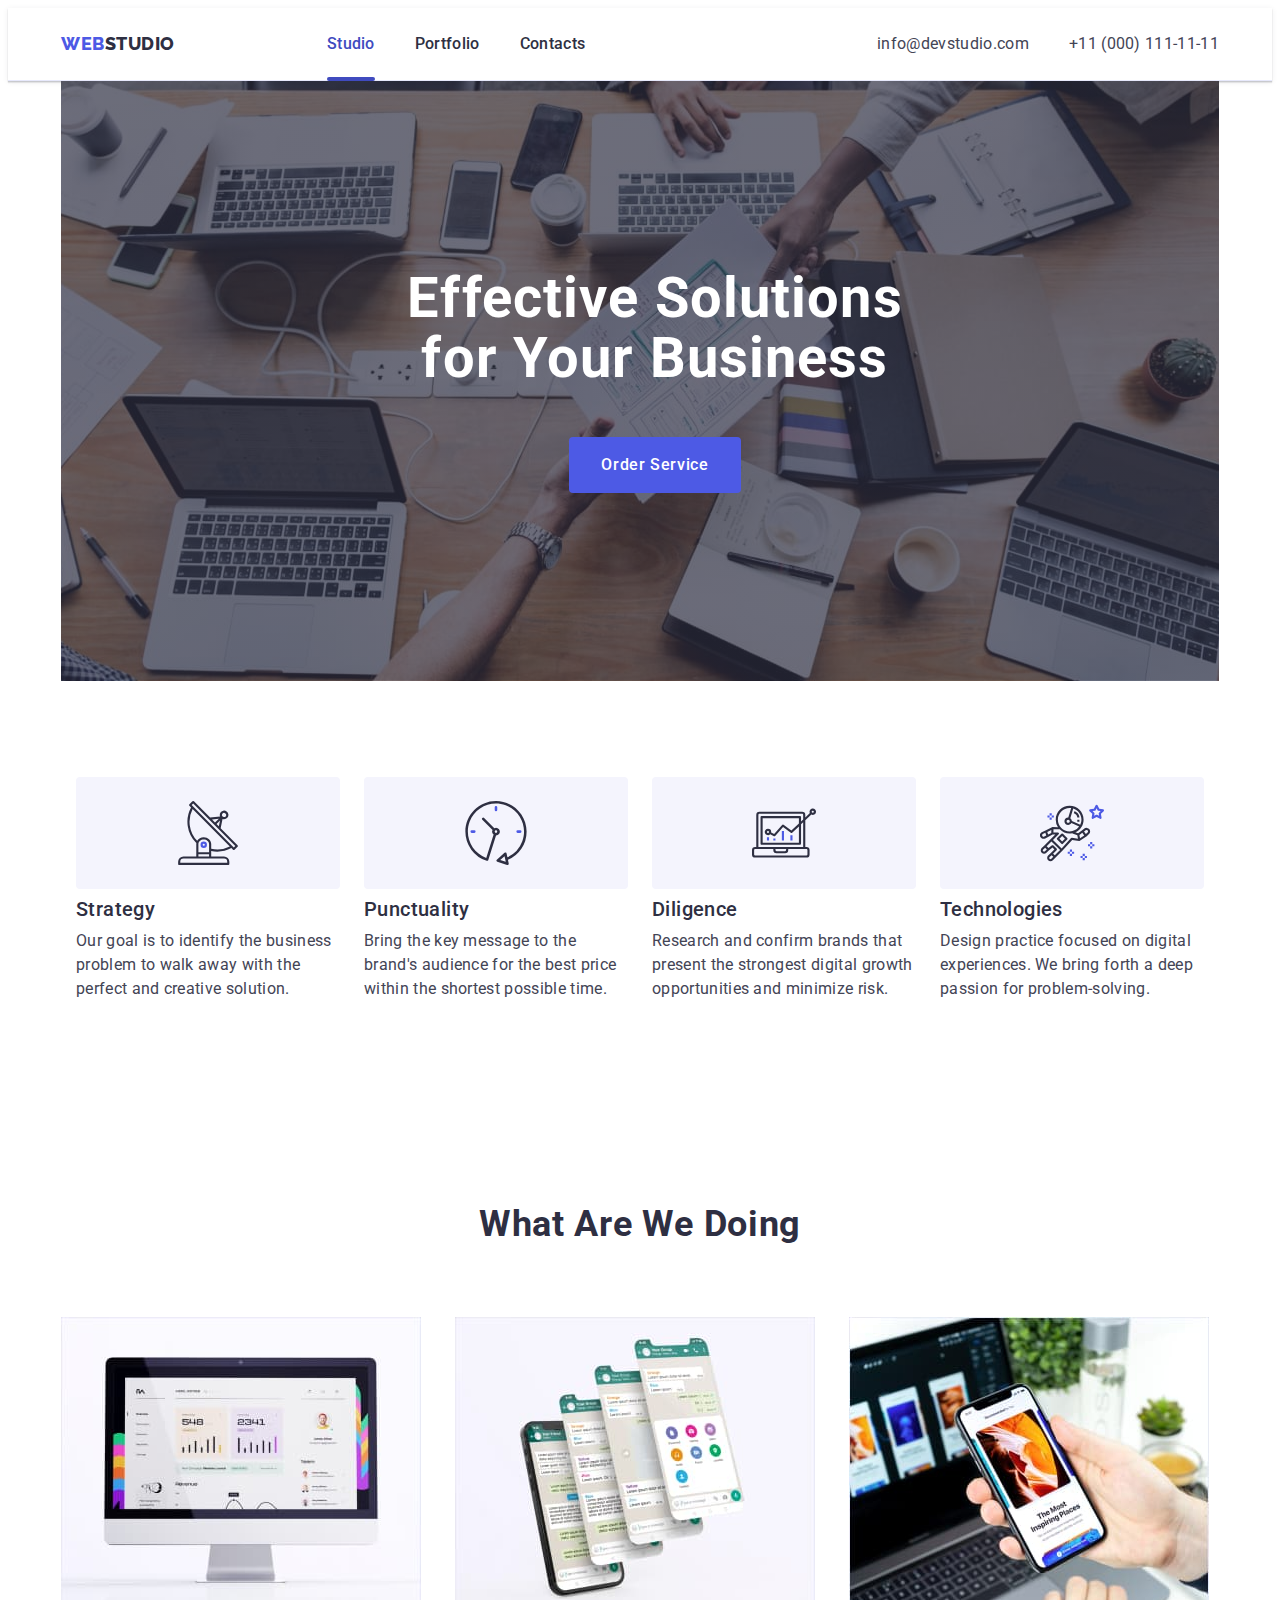
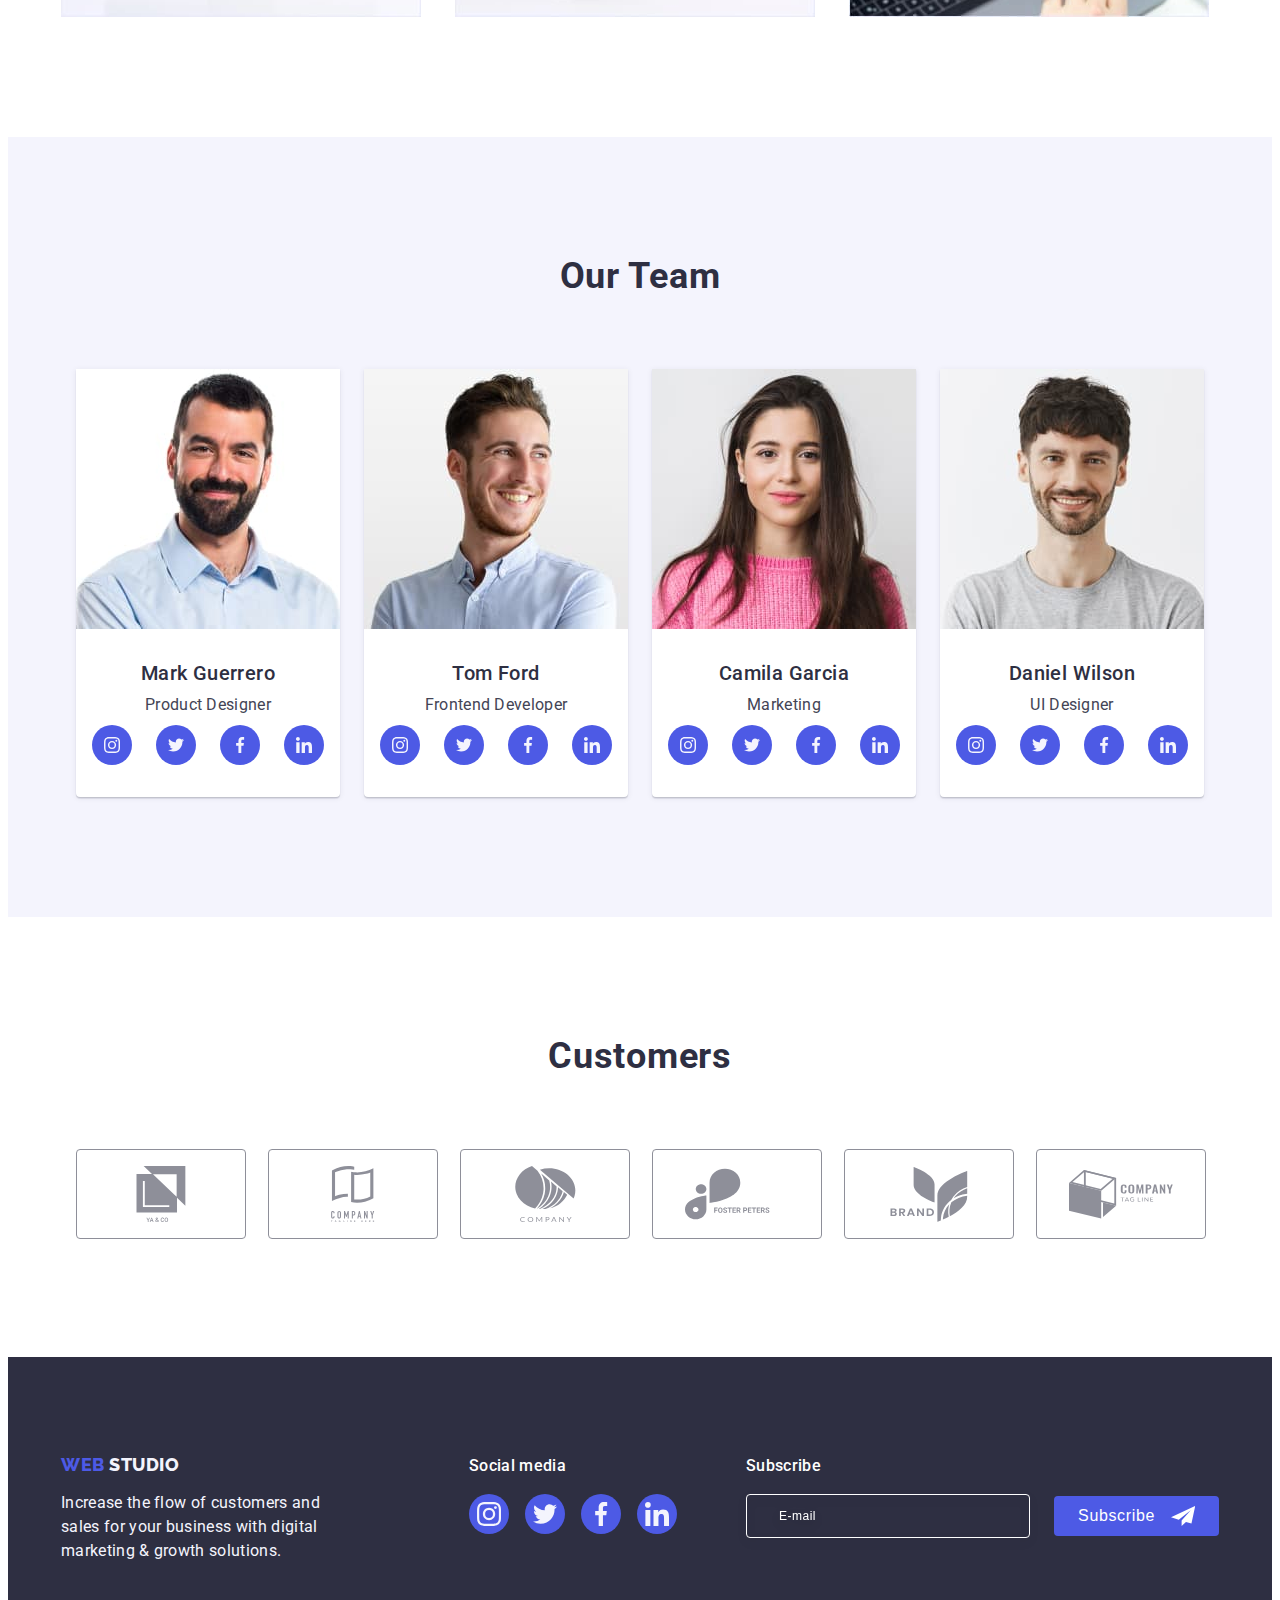
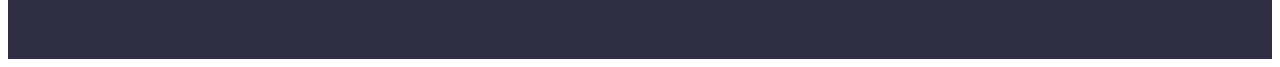
==== commit cc2972fd: "vers. SUNDAY" ====
--- a/index.html
+++ b/index.html
@@ -446,7 +446,7 @@
 
 
     </main>
-    <!-- <footer class="footer">
+    <footer class="footer">
       
       
     <div class="container footer-container">
@@ -517,7 +517,7 @@
     </div>
     
   </div>
-    </footer> -->
+    </footer>
     <div class="backdrop is-hidden" data-modal>
       <div class="modal">
         <button type="button" class="modal-close" data-modal-close>
--- a/css/styles.css
+++ b/css/styles.css
@@ -166,8 +166,6 @@
     /* transition: background-color 250ms cubic-bezier(0.4, 0, 0.2, 1), border 250ms cubic-bezier(0.4, 0, 0.2, 1);  */
 }
 
-.icon-close-menu {
-}
 
 .mob-menu-list {
 display: flex;
@@ -783,14 +781,16 @@
 /* --------------------------- FOOTER --------------------------- */
 .footer {
     background-color: var(--navy-blue-color);
-    padding-top: 100px;
-    padding-bottom: 100px;
+    padding-top: 97.5px;
+    padding-bottom: 96px;
+   
     }
 
     .footer-container {
         display: flex;
         align-items: baseline;
-
+    flex-direction: column;
+    align-items: center;
     }
 
 .fotter-padding-zone {padding-left: 156px;
@@ -827,12 +827,15 @@
     max-width: 264px;
 }
 
-.footer-container {
-    display: flex;
-}
+
 
 .logo-text-footer {
-    margin-right: 120px;
+    /* display: block; */
+    margin-bottom: 72px;
+    display: flex;
+    flex-direction: column;
+    align-items: center;
+    
 }
 
 .soc-footer-title {
@@ -951,9 +954,7 @@
     pointer-events: none;
 }
 
-.social-container-footer {
-    margin-right: 80px;
-}
+
 /* 
 .footer-subscribe-text {
     font-weight: 500;
@@ -1243,10 +1244,13 @@
     border-radius: 4px;
     border: none;
 cursor: pointer;
-min-width: 165px;
+/* min-width: 165px; */
 display: flex;
     align-items: center;
     justify-content: center;
+    max-width: 165px;
+
+    
     
     }
 
@@ -1265,24 +1269,34 @@
 
     .form-sub-footer {
         display: flex;
+        flex-direction: column;
         gap: 24px;
+        align-items: center;
+       
+    
     }
 
-    
+   
 .footer-subscribe-text {
-    font-weight: 500;
+font-weight: 500;
 font-size: 16px;
 line-height: 1.5;
 letter-spacing: 0.02em;
 color: var(--white-color);
 margin-bottom: 16px;
+text-align: center;
+}
+
+.footer-label {
+    /* width: 117px; */
+    
 }
 
 .footer-input {
     border: 1px solid #FFFFFF;
 filter: drop-shadow(0px 4px 4px rgba(0, 0, 0, 0.15));
 border-radius: 4px;
-width: 264px;
+width: 398px;
 height: 40px;
 background-color: transparent;
 font-weight: 400;
@@ -1290,8 +1304,9 @@
     line-height: 1.5;
     letter-spacing: 0.04em;
     color: var(--white-color);
-margin-right: 20px;
+/* margin-right: 20px; */
 padding-left: 16px;
+
 }
 
 .footer-input::placeholder {
@@ -1305,4 +1320,12 @@
     color: var(--iris-color);
 
 
+}
+
+.social-container-footer {
+    margin-bottom: 72px;
+    align-items: center;
+    display: flex;
+    flex-direction: column;
+    /* margin-right: 80px; */
 }--- a/css/media.css
+++ b/css/media.css
@@ -4,17 +4,30 @@
         max-width: 428px;
     }
    
-    /* .margin-customers {
-        margin-right: 16px;
-    } */
-
-    /* -------------------- CUSTOMERS -------------------- */
-
-    /* .margin-customers {
-        margin-bottom: 56px;
-    }
-     */
-}
+   
+    .mobile-menu {
+        position: fixed;
+        top: 0;
+        z-index: 100;
+        width: 100vw;
+        height: 100vh;
+        background-color: var(--white-color);
+        padding: 24px 24px 40px 40px;
+        display: flex;
+        flex-direction: column;
+        justify-content: space-between;
+        overflow: auto;
+    }
+
+}
+
+
+
+
+
+
+
+
 
 
 
@@ -235,9 +248,14 @@
         margin-bottom: 40px;
     }
 
-
+   
     /* -------------------- CUSTOMERS --------------------*/
    
+    .customers>.container {
+        max-width: 584px;
+    }
+    
+
     .customers-list {
             gap: 24px;
     }
@@ -254,8 +272,47 @@
     .margin-tablet-customers {
         margin-bottom: 48px;
     } 
-}
-
+
+    .logo-text-footer {
+        margin-bottom: 48px;
+    }
+
+
+/* -------------------- FOOTER --------------------*/
+
+.footer>.container {
+    max-width: 584px;
+}
+
+
+.footer-container {
+    align-items: normal;
+    flex-direction: row;
+    flex-wrap: wrap;
+gap: 24px;
+
+}
+
+.logo-text-footer {
+    align-items: normal;
+}
+
+.social-container-footer  {
+    align-items: normal;
+}
+
+.footer-subscribe-text {
+    text-align: left;
+}
+.form-sub-footer {
+flex-direction: row;
+}
+
+.footer-input {
+    width: 264px;
+}
+
+}
 
 
 
@@ -265,7 +322,7 @@
     .container {
         max-width: 1158px;
         padding: 0 15px;
-            margin: 0 auto;
+        margin: 0 auto;
     }
 
     .menu-open-btn {
@@ -276,9 +333,9 @@
     display: flex;
     flex-direction: row;
     align-items: center;
-    gap: 40px;
-     
-}
+    gap: 40px;}
+
+
 
     /* -------------------- HERO --------------------*/
 
@@ -300,6 +357,7 @@
            background-image: /*linear-gradient(rgba(46, 47, 66, 0.7), rgba(46, 47, 66, 0.7)),  */
           url(../images/hero-bg-2x.jpg);
     }
+    }
 
     .hero-button {
         margin-top: 48px;
@@ -333,13 +391,13 @@
 
     /* --------------------------- What are we doing --------------------------- */
 
-.what-we-do {
+    .what-we-do {
     display: flex;
     padding-bottom: 120px;
     padding-top: 60px;
-}
-
-.what-title {
+    }
+
+    .what-title {
     font-weight: 700;
     font-size: 36px;
     line-height: 1.11;
@@ -348,18 +406,18 @@
     text-transform: capitalize;
     color: var(--navy-blue-color);
     margin-bottom: 72px;
-}
-
-.what-list {
+    }
+
+    .what-list {
     display: flex;
     gap: 24px;
     justify-content: center;
-}
-
-.item-what {
+    }
+
+    .item-what {
     /* width: calc((100%-48px)/3); */
     width: 100%;
-}
+    }
 
 
     /* -------------------- OUR TEAM -------------------- */
@@ -380,6 +438,10 @@
 
     /* -------------------- CUSTOMERS --------------------*/
 
+    .customers>.container {
+        max-width: 1200px;
+    }
+
     .customers {
         padding-top: 120px;
         padding-bottom: 120px;
@@ -399,4 +461,29 @@
     .margin-tablet-customers {
         margin-right: 0;
     } 
-}+
+
+    /* -------------------- FOOTER --------------------*/
+
+    .footer>.container {
+        max-width: 1158px;
+    }
+    .footer-container {
+        /* justify-content: center; */
+    }
+
+.logo-text-footer {
+    margin-bottom: 0px;
+    margin-right: 120px;
+}
+
+.social-container-footer {
+    margin-bottom: 0px;
+    
+}
+
+.container-subcribe {
+    margin-left: auto;
+}
+
+}
